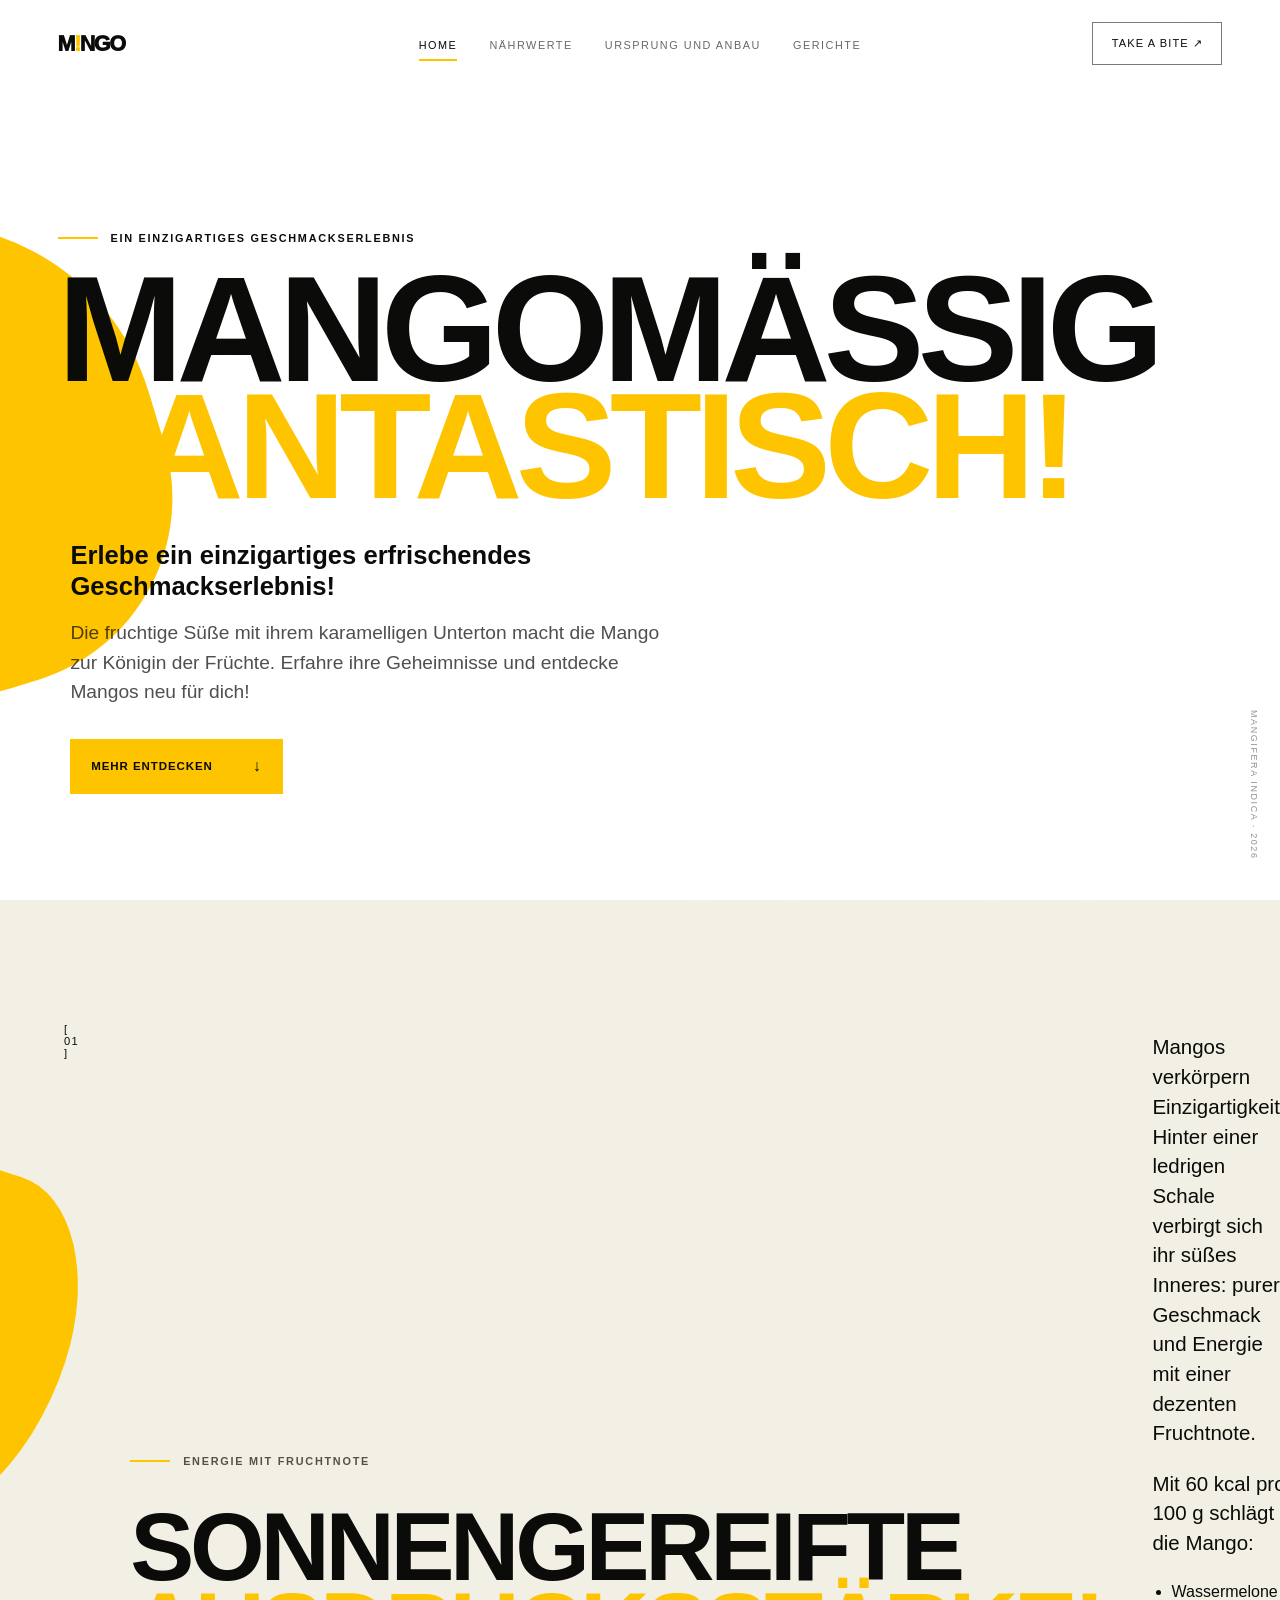
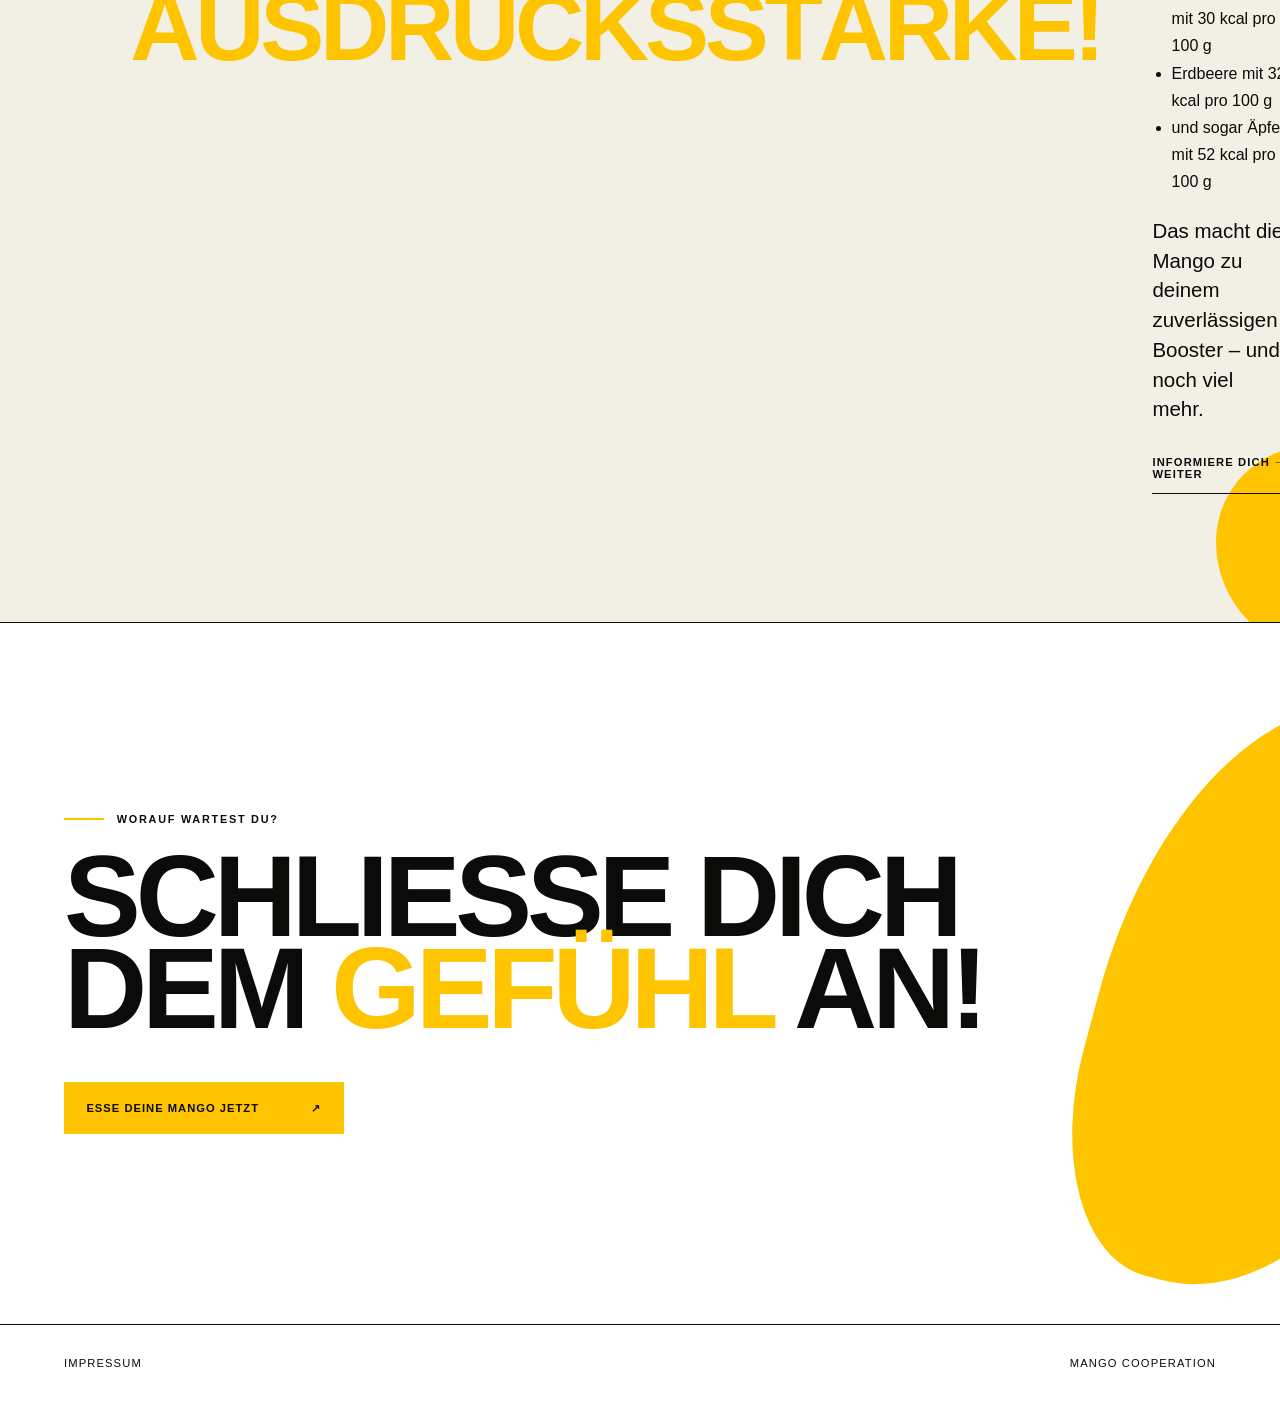
==== index.html @ fc7bf88c "Add files via upload" ====
<!DOCTYPE html>
<html lang="de">

<head>
    <meta charset="UTF-8">
    <meta name="viewport" content="width=device-width, initial-scale=1.0">
    <title>M!NGO – Mangomäßig fantastisch!</title>
    <meta
        name="description"
        content="Entdecke den einzigartigen Geschmack der Mango, ihre Energie und ihre Geheimnisse."
    >
    <meta property="og:image" content="assets/og.png">
    <link rel="stylesheet" href="styles.css">
</head>

<body>

    <main>

        <section class="hero">

            <nav class="site-nav" aria-label="Hauptnavigation">

                <a class="brand" href="index.html" aria-label="Mango Startseite">
                    M<span>!</span>NGO
                </a>

                <ul class="nav-links">
                    <li><a class="active" href="index.html">Home</a></li>
                    <li><a href="nutrition.html">Nährwerte</a></li>
                    <li><a href="ursprung.html">Ursprung und Anbau</a></li>
                    <li><a href="gerichte.html">Gerichte</a></li>
                </ul>

                <a class="nav-cta" href="bite.html">Take a bite ↗</a>

            </nav>

            <div class="hero-image" aria-hidden="true"></div>
            <div class="hero-glow" aria-hidden="true"></div>

            <div class="hero-content">

                <p class="eyebrow">
                    <span></span>
                    Ein einzigartiges Geschmackserlebnis
                </p>

                <h1>
                    Mangomäßig<br>
                    <em>fantastisch!</em>
                </h1>

                <h2>
                    Erlebe ein einzigartiges erfrischendes Geschmackserlebnis!
                </h2>

                <p class="hero-copy">
                    Die fruchtige Süße mit ihrem karamelligen Unterton macht die Mango zur Königin der Früchte.
                    Erfahre ihre Geheimnisse und entdecke Mangos neu für dich!
                </p>

                <a class="button-primary" href="#mango-article">
                    Mehr entdecken
                    <span>↓</span>
                </a>

            </div>

            <p class="vertical-label">MANGIFERA INDICA · 2026</p>

        </section>

        <article class="manifesto" id="mango-article">

            <p class="section-number">[ 01 ]</p>

            <div>

                <p class="eyebrow dark">
                    <span></span>
                    Energie mit Fruchtnote
                </p>

                <h2>
                    Sonnengereifte<br>
                    <em>Ausdrucksstärke!</em>
                </h2>

            </div>

            <div class="manifesto-copy">

                <p>
                    Mangos verkörpern Einzigartigkeit. Hinter einer ledrigen Schale verbirgt sich ihr süßes
                    Inneres: purer Geschmack und Energie mit einer dezenten Fruchtnote.
                </p>

                <p>Mit 60 kcal pro 100 g schlägt die Mango:</p>

                <ul class="fruit-comparison">
                    <li>Wassermelone mit 30 kcal pro 100 g</li>
                    <li>Erdbeere mit 32 kcal pro 100 g</li>
                    <li>und sogar Äpfel mit 52 kcal pro 100 g</li>
                </ul>

                <p>
                    Das macht die Mango zu deinem zuverlässigen Booster – und noch viel mehr.
                </p>

                <a href="nutrition.html">
                    Informiere dich weiter
                    <span>→</span>
                </a>

            </div>

        </article>

        <section class="home-bite-cta">

            <p class="eyebrow">
                <span></span>
                Worauf wartest du?
            </p>

            <h2>
                Schließe dich<br>
                dem <em>Gefühl</em> an!
            </h2>

            <a href="bite.html">
                Esse deine Mango jetzt
                <span>↗</span>
            </a>

        </section>

    </main>

    <footer class="site-footer">
        <a href="impressum.html">Impressum</a>
        <p>Mango Cooperation</p>
    </footer>

</body>

</html>
---- styles.css ----
:root {
  --ink: #0b0b09;
  --paper: #f2efe5;
  --mango: #ffc400;
  --acid: #d9ff43;
  --line: rgba(255, 255, 255, 0.22);
  --background: var(--paper);
  --foreground: var(--ink);
  --card: #f8f5eb;
  --card-foreground: var(--ink);
  --popover: #f8f5eb;
  --popover-foreground: var(--ink);
  --primary: var(--ink);
  --primary-foreground: #fff;
  --secondary: var(--mango);
  --secondary-foreground: var(--ink);
  --muted: #ddd8c8;
  --muted-foreground: #5e5b52;
  --accent: var(--acid);
  --accent-foreground: var(--ink);
  --destructive: #d83a20;
  --border: #bdb8a9;
  --input: #bdb8a9;
  --ring: var(--mango);
  --radius: 0.25rem;
}

* {
  box-sizing: border-box;
}

html {
  scroll-behavior: smooth;
}

body {
  margin: 0;
  background: var(--paper);
  color: var(--ink);
  font-family: Arial, Helvetica, sans-serif;
}

a {
  color: inherit;
  text-decoration: none;
}

.hero {
  position: relative;
  min-height: 100svh;
  overflow: hidden;
  isolation: isolate;
  background: #fff;
  color: var(--ink);
}

.hero-image {
  position: absolute;
  inset: 0;
  z-index: -3;
  background: url('assets/hero-mango.png') center/cover no-repeat;
  animation: heroReveal 1.2s cubic-bezier(.16, 1, .3, 1) both;
}

.hero::after {
  content: '';
  position: absolute;
  inset: 0;
  z-index: -2;
  background: linear-gradient(90deg, rgba(255, 255, 255, .96) 0%, rgba(255, 255, 255, .76) 48%, rgba(255, 255, 255, .12));
}

.hero-glow {
  position: absolute;
  z-index: -1;
  width: 30rem;
  height: 30rem;
  left: -20rem;
  top: 25%;
  border-radius: 48% 52% 42% 58%;
  background: var(--mango);
  transform: rotate(-17deg);
}

.site-nav {
  height: 88px;
  display: grid;
  grid-template-columns: 1fr auto 1fr;
  align-items: center;
  gap: 2rem;
  padding: 0 4.5vw;
  border-bottom: 1px solid var(--line);
  position: relative;
  z-index: 10;
}

.brand {
  font-size: 1.35rem;
  font-weight: 950;
  letter-spacing: -.07em;
}

.brand span {
  color: var(--mango);
}

.nav-links {
  display: flex;
  gap: clamp(1.1rem, 2.5vw, 3rem);
  margin: 0;
  padding: 0;
  list-style: none;
}

.nav-links a {
  font-size: .68rem;
  text-transform: uppercase;
  letter-spacing: .14em;
  padding: .5rem 0;
  color: rgba(11, 11, 9, .62);
}

.nav-links a:hover,
.nav-links a.active {
  color: var(--ink);
}

.nav-links a.active {
  border-bottom: 2px solid var(--mango);
}

.nav-cta {
  justify-self: end;
  font-size: .69rem;
  letter-spacing: .1em;
  text-transform: uppercase;
  border: 1px solid rgba(11, 11, 9, .55);
  padding: .85rem 1.15rem;
  transition: .25s ease;
}

.nav-cta:hover {
  background: var(--mango);
  color: var(--ink);
  border-color: var(--mango);
}

.page-dark .nav-links a,
.bite-page .nav-links a,
.origin-page .nav-links a,
.dishes-page .nav-links a {
  color: rgba(255, 255, 255, .66);
}

.page-dark .nav-links a:hover,
.page-dark .nav-links a.active,
.bite-page .nav-links a:hover,
.bite-page .nav-links a.active,
.origin-page .nav-links a:hover,
.origin-page .nav-links a.active,
.dishes-page .nav-links a:hover,
.dishes-page .nav-links a.active {
  color: #fff;
}

.page-dark .nav-cta,
.bite-page .nav-cta,
.origin-page .nav-cta,
.dishes-page .nav-cta {
  border-color: rgba(255, 255, 255, .55);
}

.hero-content {
  max-width: 780px;
  padding: clamp(7rem, 16vh, 11rem) 4.5vw 5rem;
}

.eyebrow {
  display: flex;
  align-items: center;
  gap: .8rem;
  margin: 0 0 1.6rem;
  font-size: .68rem;
  font-weight: 700;
  letter-spacing: .16em;
  text-transform: uppercase;
}

.eyebrow span {
  width: 2.5rem;
  height: 2px;
  background: var(--mango);
}

.hero h1,
.manifesto h2 {
  margin: 0;
  font-family: Impact, Haettenschweiler, 'Arial Narrow Bold', sans-serif;
  font-size: clamp(5rem, 11.8vw, 11rem);
  font-weight: 900;
  line-height: .78;
  letter-spacing: -.045em;
  text-transform: uppercase;
}

.hero h1 em,
.manifesto h2 em {
  color: var(--mango);
  font-style: normal;
}

.hero-content h2 {
  max-width: 39rem;
  margin: 2.2rem 0 0 1vw;
  font-size: clamp(1.25rem, 2vw, 1.8rem);
  line-height: 1.2;
}

.hero-copy {
  max-width: 38rem;
  margin: 1rem 0 0 1vw;
  font-size: clamp(1rem, 1.5vw, 1.2rem);
  line-height: 1.55;
  color: rgba(11, 11, 9, .72);
}

.hero-actions {
  display: flex;
  align-items: center;
  gap: 2.3rem;
  margin: 2rem 0 0 1vw;
}

.button-primary {
  display: inline-flex;
  align-items: center;
  gap: 2.5rem;
  padding: 1.15rem 1.3rem;
  background: var(--mango);
  color: var(--ink);
  text-transform: uppercase;
  font-size: .72rem;
  font-weight: 800;
  letter-spacing: .08em;
  transition: transform .2s ease, background .2s ease;
}

.button-primary:hover {
  background: var(--acid);
  transform: translateY(-3px);
}

.button-primary span {
  font-size: 1rem;
}

.hero-content>.button-primary {
  margin: 2rem 0 0 1vw;
}

.hero-actions p {
  margin: 0;
  color: rgba(11, 11, 9, .48);
  text-transform: uppercase;
  font-size: .58rem;
  line-height: 1.5;
  letter-spacing: .13em;
}

.vertical-label {
  position: absolute;
  right: 1.3rem;
  bottom: 2.5rem;
  margin: 0;
  color: rgba(11, 11, 9, .45);
  font-size: .56rem;
  letter-spacing: .18em;
  writing-mode: vertical-rl;
}

.manifesto {
  display: grid;
  grid-template-columns: .35fr 1.4fr .8fr;
  gap: 4vw;
  min-height: 80vh;
  align-items: center;
  padding: 7rem 5vw;
  position: relative;
  overflow: hidden;
}

.manifesto::before,
.manifesto::after {
  content: '';
  position: absolute;
  z-index: -1;
  background: var(--mango);
}

.manifesto::before {
  width: 14rem;
  height: 23rem;
  left: -10rem;
  top: 20%;
  border-radius: 45% 55% 70% 30%;
  transform: rotate(18deg);
}

.manifesto::after {
  width: 13rem;
  height: 13rem;
  right: -9rem;
  bottom: -2rem;
  border-radius: 60% 40% 30% 70%;
}

.section-number {
  align-self: start;
  font-size: .7rem;
  letter-spacing: .12em;
}

.eyebrow.dark {
  margin-bottom: 2.5rem;
  color: #555148;
}

.manifesto h2 {
  font-size: clamp(3.7rem, 7.5vw, 7.5rem);
  line-height: .83;
}

.manifesto-copy {
  align-self: end;
  padding-bottom: 1rem;
}

.manifesto-copy>p {
  font-size: clamp(1.1rem, 1.6vw, 1.45rem);
  line-height: 1.45;
}

.fruit-comparison {
  padding-left: 1.2rem;
  line-height: 1.7;
}

.manifesto-copy a {
  margin-top: 2rem;
  display: flex;
  justify-content: space-between;
  border-bottom: 1px solid var(--ink);
  padding: 0 0 .8rem;
  font-size: .7rem;
  font-weight: 800;
  letter-spacing: .1em;
  text-transform: uppercase;
}

@keyframes heroReveal {
  from {
    opacity: 0;
    transform: scale(1.06);
  }

  to {
    opacity: 1;
    transform: scale(1);
  }
}

@media (max-width: 850px) {
  .site-nav {
    grid-template-columns: 1fr auto;
    height: 74px;
  }

  .nav-links {
    display: none;
  }

  .hero-content {
    padding-top: 16vh;
  }

  .hero h1 {
    font-size: clamp(4.5rem, 20vw, 8rem);
  }

  .hero-image {
    background-position: 63% center;
    opacity: .78;
  }

  .manifesto {
    grid-template-columns: 1fr;
    gap: 2rem;
    min-height: auto;
  }

  .section-number {
    display: none;
  }

  .manifesto-copy {
    max-width: 34rem;
  }
}

@media (max-width: 520px) {
  .site-nav {
    padding-inline: 1.2rem;
  }

  .nav-cta {
    padding: .7rem .8rem;
    font-size: .58rem;
  }

  .hero-content {
    padding-inline: 1.2rem;
  }

  .hero h1 {
    font-size: 4.25rem;
  }

  .hero-copy,
  .hero-actions {
    margin-left: 0;
  }

  .hero-actions {
    align-items: flex-start;
    flex-direction: column;
    gap: 1.2rem;
  }

  .manifesto {
    padding: 5rem 1.2rem;
  }
}

/* Shared editorial pages */
.page-dark,
.bite-page {
  min-height: 100vh;
  background: var(--ink);
  color: #fff;
}

.page-hero {
  padding: clamp(5rem, 10vw, 9rem) 5vw 4rem;
}

.page-hero h1,
.origin-hero h1,
.bite-page header h1,
.home-bite-cta h2 {
  margin: 0;
  font: 900 clamp(4.4rem, 10vw, 9.5rem)/.8 Impact, Haettenschweiler, 'Arial Narrow Bold', sans-serif;
  letter-spacing: -.045em;
  text-transform: uppercase;
}

.page-hero h1 em,
.origin-hero h1 em,
.bite-page header h1 em,
.home-bite-cta h2 em {
  color: var(--mango);
  font-style: normal;
}

.page-hero>p:last-child {
  max-width: 34rem;
  font-size: 1.15rem;
  line-height: 1.5;
}

/* Nutrition */
.nutrition-hero {
  display: grid;
  grid-template-columns: 1.6fr .7fr;
  align-items: end;
  border-bottom: 1px solid rgba(255, 255, 255, .18);
}

.nutrition-hero .eyebrow {
  grid-column: 1 / -1;
}

.nutrition-hero h1 {
  font-size: clamp(4.4rem, 9vw, 9rem);
}

.nutrition-hero>p:last-child {
  padding-bottom: .5rem;
  color: rgba(255, 255, 255, .65);
}

.nutrient-grid {
  display: grid;
  grid-template-columns: repeat(3, 1fr);
}

.nutrient-card {
  position: relative;
  min-height: 25rem;
  padding: 2rem;
  border-right: 1px solid rgba(255, 255, 255, .16);
  border-bottom: 1px solid rgba(255, 255, 255, .16);
  overflow: hidden;
}

.nutrient-card:nth-child(even) {
  background: #151512;
}

.nutrient-card::after {
  content: '';
  position: absolute;
  width: 7rem;
  height: 7rem;
  right: -4rem;
  bottom: -3rem;
  border-radius: 41% 59% 70% 30%;
  background: var(--mango);
  transform: rotate(22deg);
}

.nutrient-id {
  color: rgba(255, 255, 255, .42);
  font-size: .62rem;
  letter-spacing: .14em;
  text-transform: uppercase;
}

.nutrient-value {
  margin: 4rem 0 2rem;
  font: 900 clamp(4rem, 7vw, 7.5rem)/.8 Impact, sans-serif;
  color: var(--mango);
}

.nutrient-value small {
  margin-left: .45rem;
  font: 700 1rem/1 Arial, sans-serif;
  color: #fff;
  text-transform: uppercase;
}

.nutrient-card h2 {
  margin: 0 0 .7rem;
  font-size: 1.25rem;
  text-transform: uppercase;
}

.nutrient-card>p:last-of-type {
  max-width: 22rem;
  color: rgba(255, 255, 255, .6);
  line-height: 1.5;
}

.nutrition-note {
  margin: 0;
  padding: 2rem 5vw 4rem;
  color: rgba(255, 255, 255, .38);
  font-size: .7rem;
}

/* Origin */
.origin-page {
  color: #fff;
  background: #07120b url('assets/mangoTree.png') center top/cover fixed no-repeat;
}

.origin-page::before {
  content: '';
  position: fixed;
  inset: 0;
  z-index: 0;
  background: rgba(2, 10, 5, .66);
  pointer-events: none;
}

.origin-page>* {
  position: relative;
  z-index: 1;
}

.origin-hero {
  min-height: 78vh;
  display: grid;
  grid-template-columns: 1.35fr .65fr;
  align-items: end;
  gap: 5vw;
  padding: 7rem 5vw 5rem;
}

.origin-hero>p {
  max-width: 31rem;
  padding-bottom: 1rem;
  color: rgba(255, 255, 255, .72);
  font-size: 1.15rem;
  line-height: 1.55;
}

.tree-story {
  display: grid;
  grid-template-columns: 1fr 1fr;
  background: var(--paper);
  color: var(--ink);
  padding: 7vw;
  gap: 7vw;
  align-items: center;
}

.tree-story figure {
  margin: 0;
}

.tree-story img {
  width: 100%;
  max-height: 850px;
  object-fit: cover;
  box-shadow: 2rem 2rem 0 var(--mango);
}

.tree-story figcaption {
  margin-top: 3rem;
  font-size: .65rem;
  text-transform: uppercase;
  letter-spacing: .12em;
}

.tree-copy h2 {
  margin: 1rem 0 2rem;
  font: 900 clamp(4rem, 8vw, 8rem)/.8 Impact, sans-serif;
  text-transform: uppercase;
  letter-spacing: -.04em;
}

.tree-copy>p {
  font-size: 1.1rem;
  line-height: 1.65;
}

.conditions {
  display: grid;
  grid-template-columns: 1fr 1fr;
  gap: 1rem;
  margin-top: 3rem;
  border-top: 1px solid var(--ink);
  padding-top: 1.5rem;
}

.conditions span {
  font: 900 1.7rem/1 Impact, sans-serif;
  text-transform: uppercase;
}

.conditions small {
  font: 400 .62rem/1.2 Arial, sans-serif;
  color: #6b665d;
  letter-spacing: .08em;
}

.timeline {
  background: var(--mango);
  color: var(--ink);
  padding: 6rem 5vw;
}

.timeline article {
  display: grid;
  grid-template-columns: .5fr .9fr 1.2fr;
  gap: 2rem;
  padding: 2rem 0;
  border-top: 1px solid rgba(0, 0, 0, .45);
}

.timeline article>p {
  margin: 0;
  font-size: .68rem;
  letter-spacing: .1em;
  text-transform: uppercase;
}

.timeline h3 {
  margin: 0;
  font-size: 1.6rem;
  text-transform: uppercase;
}

.timeline article>span {
  max-width: 36rem;
  line-height: 1.5;
}

/* Dishes */
.dishes-page {
  min-height: 100vh;
  background: var(--paper);
}

.dishes-page .site-nav {
  background: var(--ink);
  color: #fff;
}

.dishes-hero {
  display: grid;
  grid-template-columns: 1.5fr .55fr;
  align-items: end;
  border-bottom: 1px solid var(--ink);
}

.dishes-hero .eyebrow {
  grid-column: 1/-1;
}

.dishes-hero h1 {
  font-size: clamp(4.4rem, 9vw, 9rem);
}

.dishes-hero>p:last-child {
  padding-bottom: 1rem;
}

.dish {
  display: grid;
  grid-template-columns: .2fr 1fr 1fr .25fr;
  gap: 2rem;
  align-items: center;
  min-height: 10rem;
  padding: 1.6rem 5vw;
  border-bottom: 1px solid var(--ink);
  transition: background .25s, padding .25s;
}

.dish:hover {
  background: var(--mango);
  padding-left: 6vw;
}

.dish-id,
.dish-kicker,
.dish-time {
  font-size: .65rem;
  letter-spacing: .1em;
  text-transform: uppercase;
}

.dish-kicker {
  margin: 0 0 .45rem;
  color: #69645b;
}

.dish h2 {
  margin: 0;
  font: 900 clamp(2rem, 4vw, 4rem)/.9 Impact, sans-serif;
  text-transform: uppercase;
  letter-spacing: -.02em;
}

.ingredients {
  max-width: 27rem;
  line-height: 1.45;
}

.dish-time {
  justify-self: end;
  font-weight: 800;
}

/* Bite experience */
.bite-page {
  position: relative;
  overflow-x: hidden;
  overflow-y: auto;
}

.bite-page main {
  min-height: 100svh;
  display: grid;
  grid-template-columns: minmax(320px, .72fr) minmax(0, 1.28fr);
  grid-template-rows: auto 1fr;
}

.bite-page .site-nav {
  grid-column: 1 / -1;
}

.bite-page header {
  grid-column: 1;
  grid-row: 2;
  align-self: center;
  padding: 3rem 2vw 3rem 5vw;
}

.bite-page header h1 {
  font-size: clamp(4rem, 6.5vw, 7rem);
}

.bite-page header>p:last-child {
  max-width: 34rem;
  color: rgba(255, 255, 255, .6);
  line-height: 1.5;
}

.bite-stage {
  grid-column: 2;
  grid-row: 2;
  display: grid;
  grid-template-columns: 1fr;
  align-content: center;
  gap: 1.5rem;
  min-height: 0;
  padding: 3rem 5vw 3rem 2vw;
}

.bite-target {
  position: relative;
  padding: 0;
  border: 0;
  background: transparent;
  cursor: pointer;
}

.bite-target:focus-visible {
  outline: 3px solid var(--acid);
  outline-offset: 8px;
}

.bite-target:disabled {
  cursor: default;
}

.bite-target img {
  display: block;
  width: 100%;
  max-height: 48vh;
  object-fit: cover;
  object-position: 70% center;
  transition: clip-path .5s cubic-bezier(.16, 1, .3, 1), opacity .4s;
}

.click-orbit {
  position: absolute;
  right: -1.5rem;
  top: -1.5rem;
  display: grid;
  place-items: center;
  width: 6rem;
  height: 6rem;
  border-radius: 50%;
  background: var(--acid);
  color: var(--ink);
  font-size: .62rem;
  font-weight: 900;
  line-height: 1.15;
  letter-spacing: .08em;
  animation: orbit 3s ease-in-out infinite;
}

.bite-status {
  border-top: 1px solid rgba(255, 255, 255, .4);
  padding-top: 1.3rem;
}

.bite-status>p {
  color: var(--mango);
  font-size: .65rem;
  letter-spacing: .14em;
}

.bite-status h2 {
  font: 900 clamp(2rem, 4vw, 4rem)/.95 Impact, sans-serif;
  text-transform: uppercase;
}

.bite-status button {
  border: 1px solid #fff;
  background: transparent;
  color: #fff;
  padding: .9rem 1.2rem;
  text-transform: uppercase;
  letter-spacing: .08em;
  cursor: pointer;
}

@keyframes orbit {
  50% {
    transform: translateY(-8px) rotate(4deg);
  }
}

/* Home final CTA */
.home-bite-cta {
  min-height: 78vh;
  padding: 7rem 5vw;
  display: grid;
  align-content: center;
  background: #fff;
  color: var(--ink);
  border-top: 1px solid var(--ink);
  position: relative;
  overflow: hidden;
}

.home-bite-cta::after {
  content: '';
  position: absolute;
  width: 22rem;
  height: 38rem;
  right: -11rem;
  top: 10%;
  border-radius: 60% 40% 65% 35%;
  background: var(--mango);
  transform: rotate(15deg);
}

.home-bite-cta h2 {
  font-size: clamp(4rem, 9vw, 9rem);
}

.home-bite-cta>a {
  margin-top: 3rem;
  width: fit-content;
  padding: 1.2rem 1.4rem;
  background: var(--mango);
  color: var(--ink);
  font-size: .7rem;
  font-weight: 800;
  letter-spacing: .09em;
  text-transform: uppercase;
}

.home-bite-cta>a span {
  margin-left: 3rem;
}

.site-footer {
  display: flex;
  justify-content: space-between;
  align-items: center;
  gap: 2rem;
  padding: 2rem 5vw;
  background: #fff;
  border-top: 1px solid var(--ink);
  font-size: .7rem;
  letter-spacing: .1em;
  text-transform: uppercase;
}

.site-footer p {
  margin: 0;
}

@media (max-width: 850px) {

  .nutrition-hero,
  .dishes-hero,
  .origin-hero,
  .tree-story,
  .bite-stage {
    grid-template-columns: 1fr;
  }

  .nutrient-grid {
    grid-template-columns: 1fr 1fr;
  }

  .origin-hero {
    min-height: 70vh;
  }

  .tree-story {
    padding: 5rem 1.2rem;
  }

  .tree-story img {
    box-shadow: 1rem 1rem 0 var(--mango);
  }

  .dish {
    grid-template-columns: .15fr 1fr .25fr;
  }

  .ingredients {
    grid-column: 2/3;
    margin-top: -1rem;
  }

  .dish-time {
    grid-column: 3;
    grid-row: 1;
  }

  .bite-page main {
    display: block;
    min-height: 100svh;
  }

  .bite-page header {
    padding: 3.5rem 1.2rem 1.5rem;
  }

  .bite-page header h1 {
    font-size: clamp(4rem, 18vw, 7rem);
  }

  .bite-stage {
    padding: 1rem 1.2rem 4rem;
  }

  .bite-target img {
    max-height: none;
  }
}

@media (max-width: 520px) {

  .page-hero,
  .origin-hero,
  .bite-page header {
    padding-inline: 1.2rem;
  }

  .nutrient-grid {
    grid-template-columns: 1fr;
  }

  .nutrient-card {
    min-height: 21rem;
  }

  .timeline {
    padding-inline: 1.2rem;
  }

  .timeline article {
    grid-template-columns: 1fr;
    gap: .7rem;
  }

  .dish {
    grid-template-columns: .15fr 1fr;
    padding-inline: 1.2rem;
  }

  .dish-time {
    display: none;
  }

  .ingredients {
    grid-column: 2;
  }

  .bite-stage {
    padding-inline: 1.2rem;
  }

  .click-orbit {
    right: -.5rem;
  }

  .home-bite-cta {
    padding-inline: 1.2rem;
  }
}

/* Light nutrition page */
.nutrition-page {
  min-height: 100vh;
  background: #fff;
  color: var(--ink);
}

.nutrition-page .site-nav {
  border-bottom-color: rgba(11, 11, 9, .2);
}

.nutrition-page .nutrition-hero {
  border-bottom-color: var(--ink);
}

.nutrition-page .nutrition-hero>p:last-child {
  color: rgba(11, 11, 9, .65);
}

.nutrition-page .nutrient-card {
  border-right-color: rgba(11, 11, 9, .18);
  border-bottom-color: rgba(11, 11, 9, .18);
}

.nutrition-page .nutrient-card:nth-child(even) {
  background: var(--paper);
}

.nutrition-page .nutrient-id,
.nutrition-page .nutrient-card>p:last-of-type,
.nutrition-page .nutrition-note {
  color: rgba(11, 11, 9, .58);
}

.nutrition-page .nutrient-value small {
  color: var(--ink);
}

/* Light bite experience */
.bite-page {
  min-height: 100vh;
  overflow-x: hidden;
  overflow-y: auto;
  background: #fff;
  color: var(--ink);
}

.bite-page main {
  position: relative;
  min-height: 100svh;
  display: grid;
  grid-template-columns: minmax(15rem, 1fr) minmax(22rem, 1.2fr) minmax(15rem, 1fr);
  grid-template-rows: auto 1fr;
}

.bite-page .site-nav {
  grid-column: 1 / -1;
  grid-row: 1;
  border-bottom-color: rgba(11, 11, 9, .2);
}

.bite-page .nav-links a {
  color: rgba(11, 11, 9, .62);
}

.bite-page .nav-links a:hover,
.bite-page .nav-links a.active {
  color: var(--ink);
}

.bite-page .nav-cta {
  border-color: rgba(11, 11, 9, .55);
}

.bite-intro {
  grid-column: 1;
  grid-row: 2;
  align-self: center;
  padding: 3rem 2vw 3rem 5vw;
}

.bite-page .bite-intro h1 {
  margin: 0;
  font: 900 clamp(4rem, 6.5vw, 7rem)/.8 Impact, Haettenschweiler, 'Arial Narrow Bold', sans-serif;
  letter-spacing: -.045em;
  text-transform: uppercase;
}

.bite-page .bite-intro h1 em {
  color: var(--mango);
  font-style: normal;
}

.bite-page .bite-intro>p:last-child {
  max-width: 26rem;
  color: var(--ink);
  line-height: 1.5;
}

.bite-stage {
  grid-column: 2;
  grid-row: 2;
  display: grid;
  place-items: center;
  min-width: 0;
  padding: 2rem;
}

.bite-target {
  position: relative;
  width: min(100%, 32rem);
  padding: 0;
  border: 0;
  background: transparent;
  cursor: pointer;
}

.bite-target:focus-visible {
  outline: 3px solid var(--mango);
  outline-offset: 8px;
}

.bite-target:disabled {
  cursor: default;
}

.mango-frame {
  position: relative;
  display: block;
  width: 100%;
  aspect-ratio: 2 / 3;
  overflow: hidden;
}

.bite-target img {
  display: block;
  width: 100%;
  height: 100%;
  object-fit: contain;
}

.bite-marks,
.bite-mark {
  position: absolute;
  inset: 0;
  display: block;
  pointer-events: none;
}

.bite-mark {
  inset: auto;
  width: 3.7rem;
  height: 3.7rem;
  border-radius: 50%;
  background: #fff;
  opacity: 0;
  transform: scale(.2);
  transition: opacity .18s ease, transform .42s cubic-bezier(.16, 1, .3, 1);
}

.bite-mark::before,
.bite-mark::after {
  content: '';
  position: absolute;
  border-radius: 50%;
  background: #fff;
}

.bite-mark::before {
  width: 92%;
  height: 92%;
  left: -48%;
  top: 45%;
}

.bite-mark::after {
  width: 78%;
  height: 78%;
  left: 20%;
  top: 74%;
}

.bite-mark.visible {
  opacity: 1;
  transform: scale(1);
}

.bite-mark-one {
  right: 14%;
  top: 23%;
}

.bite-mark-two {
  left: 15%;
  top: 39%;
  transform-origin: left center;
}

.bite-mark-three {
  right: 11%;
  top: 50%;
  width: 4.4rem;
  height: 4.4rem;
}

.bite-mark-four {
  left: 18%;
  top: 65%;
  width: 4.8rem;
  height: 4.8rem;
}

.bite-mark-five {
  right: 25%;
  top: 71%;
  width: 5.4rem;
  height: 5.4rem;
}

.click-orbit {
  position: absolute;
  right: -1rem;
  top: 12%;
  display: grid;
  place-items: center;
  width: 6rem;
  height: 6rem;
  border-radius: 50%;
  background: var(--acid);
  color: var(--ink);
  font-size: .62rem;
  font-weight: 900;
  line-height: 1.15;
  letter-spacing: .08em;
  animation: orbit 3s ease-in-out infinite;
}

.bite-status {
  grid-column: 3;
  grid-row: 2;
  align-self: end;
  margin: 0 5vw 4rem 2vw;
  border-top: 1px solid rgba(11, 11, 9, .4);
  padding-top: 1.3rem;
}

.bite-status>p {
  color: #b78300;
  font-size: .65rem;
  letter-spacing: .14em;
}

.bite-status h2 {
  font: 900 clamp(1.8rem, 3vw, 3.3rem)/.95 Impact, sans-serif;
  text-transform: uppercase;
}

.bite-status button {
  border: 1px solid var(--ink);
  background: transparent;
  color: var(--ink);
  padding: .9rem 1.2rem;
  text-transform: uppercase;
  letter-spacing: .08em;
  cursor: pointer;
}

@media (max-width: 980px) {
  .bite-page main {
    grid-template-columns: 1fr 1.2fr;
    grid-template-rows: auto auto auto;
  }

  .bite-intro {
    grid-column: 1;
    grid-row: 2;
  }

  .bite-stage {
    grid-column: 2;
    grid-row: 2 / 4;
  }

  .bite-status {
    grid-column: 1;
    grid-row: 3;
    align-self: start;
    margin: 0 2vw 3rem 5vw;
  }
}

@media (max-width: 700px) {
  .bite-page main {
    display: block;
  }

  .bite-intro {
    padding: 3.5rem 1.2rem 1rem;
  }

  .bite-stage {
    padding: 1rem 2rem;
  }

  .bite-target {
    width: min(100%, 25rem);
  }

  .bite-status {
    margin: 1rem 1.2rem 3rem;
  }

  .click-orbit {
    right: -1rem;
  }
}

/* Bite refinement: horizontal fruit and advancing zigzag */
.nav-cta {
  background: #fff;
  color: var(--ink);
}

.nav-cta:hover {
  background: var(--mango);
  border-color: var(--mango);
}

.bite-target {
  width: min(115%, 44rem);
}

.mango-frame {
  aspect-ratio: 3 / 2;
}

.bite-target img {
  position: absolute;
  left: 16.666%;
  top: 0;
  width: 66.666%;
  height: 100%;
  object-fit: contain;
  transform: rotate(90deg) scale(1.42);
}

.bite-mark {
  display: none;
}

.bite-marks::before {
  content: '';
  position: absolute;
  z-index: 2;
  top: 0;
  right: -1px;
  width: 0;
  height: 100%;
  background: #fff;
  clip-path: polygon(100% 0,
      22% 0,
      0 10%,
      27% 21%,
      0 32%,
      27% 43%,
      0 54%,
      27% 65%,
      0 76%,
      27% 88%,
      0 100%,
      100% 100%);
  transition: width .55s cubic-bezier(.16, 1, .3, 1);
}

.bite-target[data-stage="1"] .bite-marks::before {
  width: 24%;
}

.bite-target[data-stage="2"] .bite-marks::before {
  width: 40%;
}

.bite-target[data-stage="3"] .bite-marks::before {
  width: 57%;
}

.bite-target[data-stage="4"] .bite-marks::before {
  width: 75%;
}

.bite-target[data-stage="5"] .bite-marks::before {
  width: 100%;
  clip-path: none;
}

.click-orbit {
  right: 1%;
  top: 5%;
  z-index: 5;
}

.click-orbit[hidden],
.bite-status button[hidden] {
  display: none !important;
}

@media (max-width: 700px) {
  .bite-target {
    width: min(110%, 32rem);
  }
}
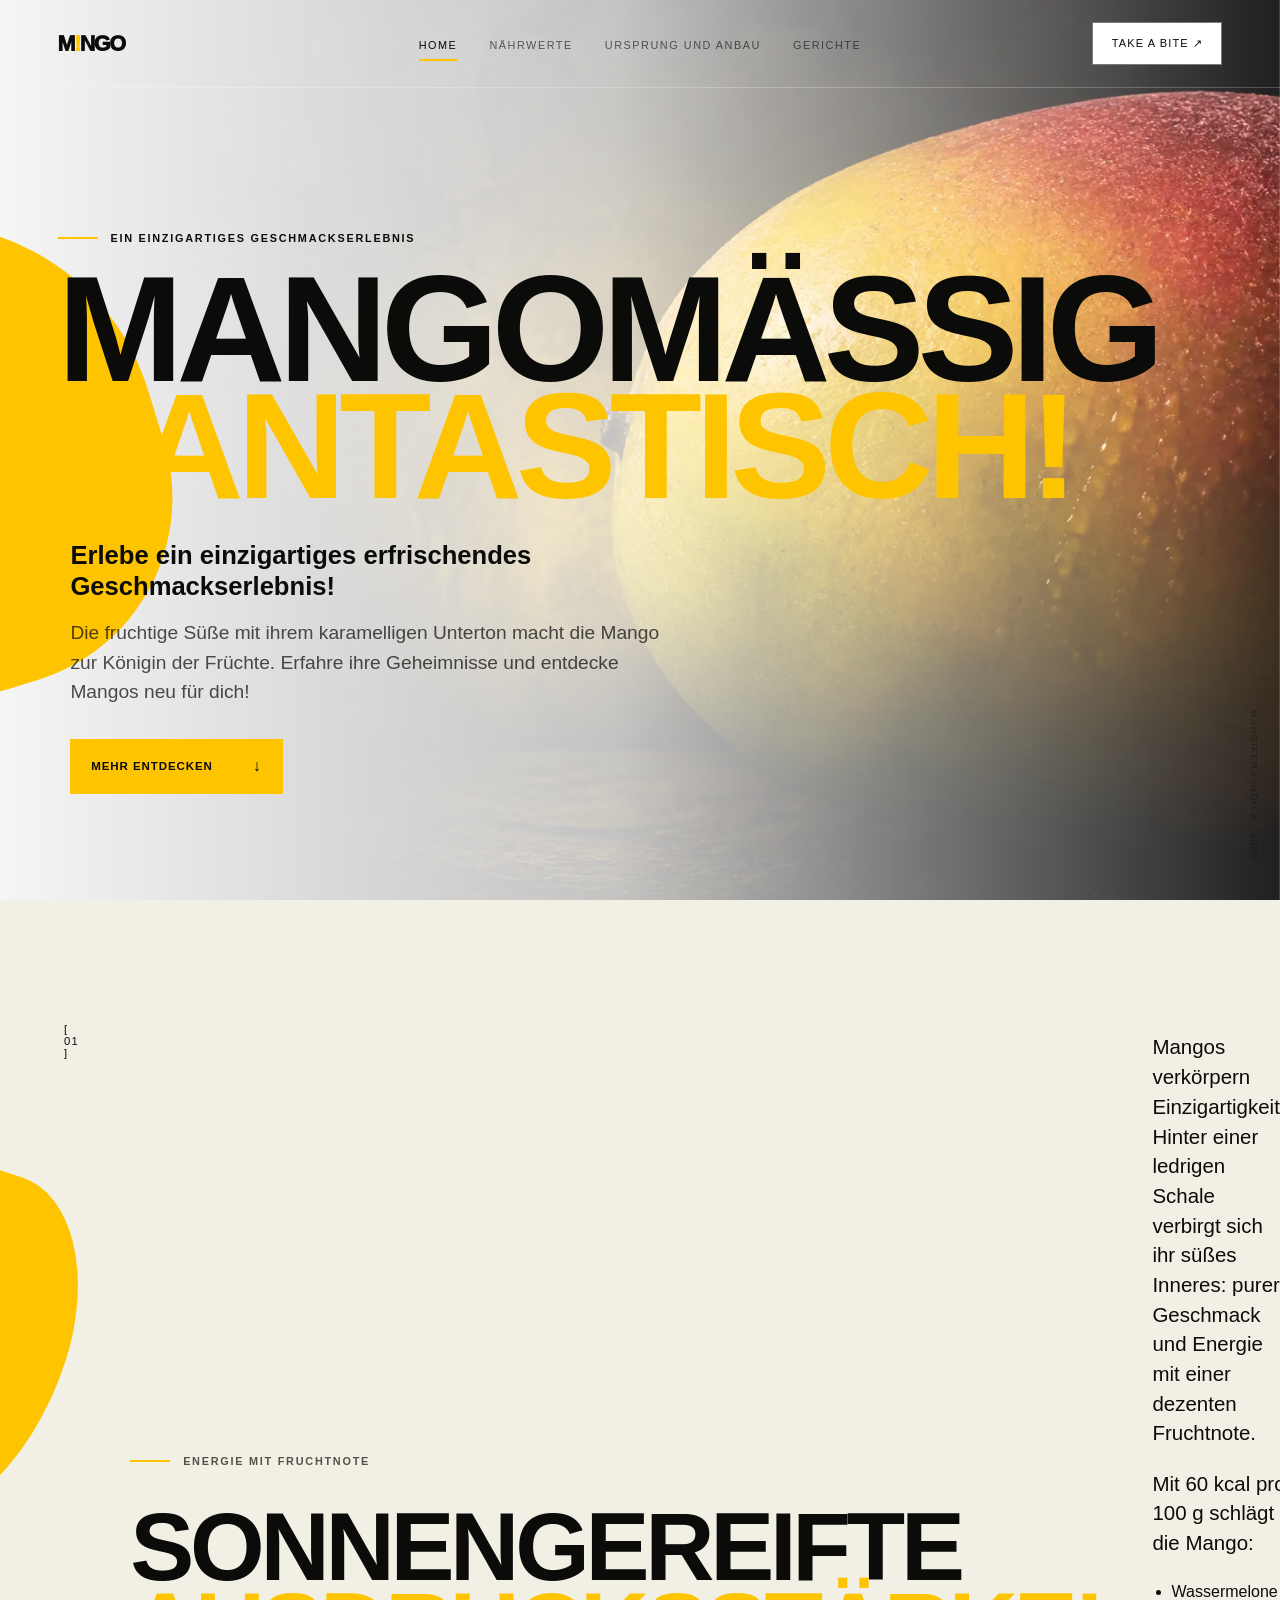
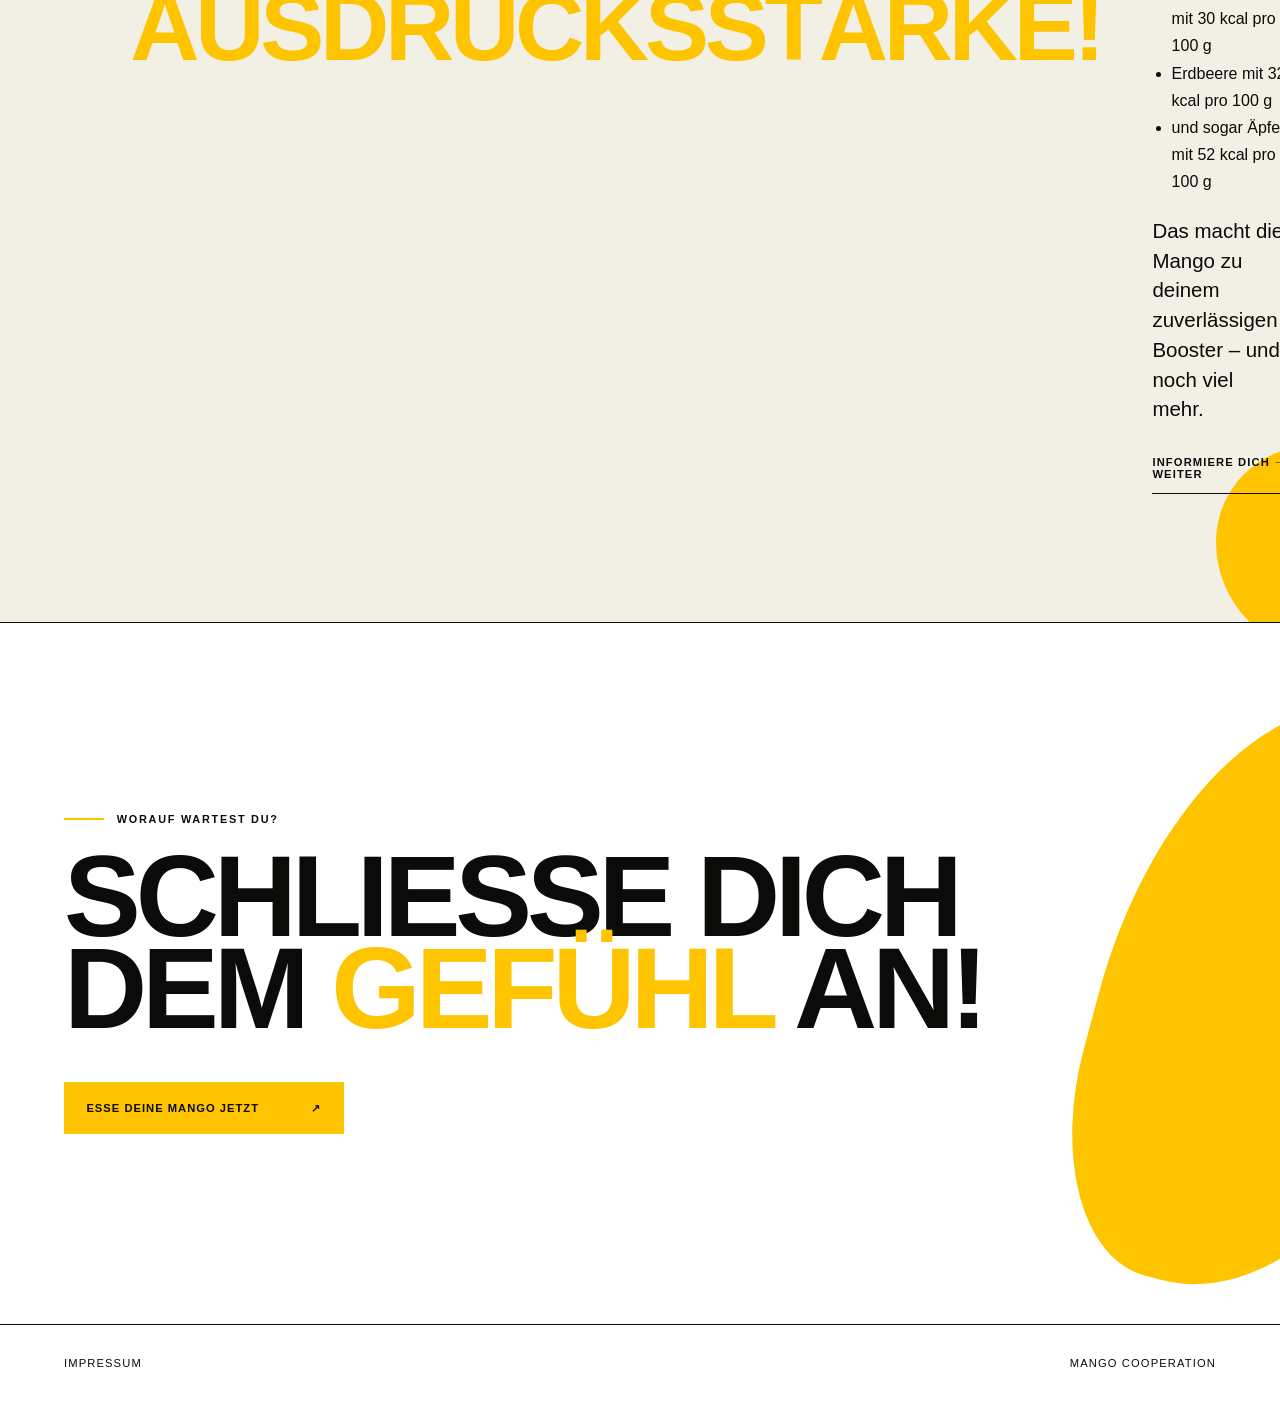
==== commit 279b16f2: "changedImgs" ====
--- a/index.html
+++ b/index.html
@@ -9,7 +9,7 @@
         name="description"
         content="Entdecke den einzigartigen Geschmack der Mango, ihre Energie und ihre Geheimnisse."
     >
-    <meta property="og:image" content="assets/og.png">
+    <meta property="og:image" content="assets/og.webp">
     <link rel="stylesheet" href="styles.css">
 </head>
 
--- a/styles.css
+++ b/styles.css
@@ -1,157 +1,32 @@
 :root {
-  --ink: #0b0b09;
-  --paper: #f2efe5;
-  --mango: #ffc400;
-  --acid: #d9ff43;
-  --line: rgba(255, 255, 255, 0.22);
-  --background: var(--paper);
-  --foreground: var(--ink);
-  --card: #f8f5eb;
-  --card-foreground: var(--ink);
-  --popover: #f8f5eb;
-  --popover-foreground: var(--ink);
-  --primary: var(--ink);
-  --primary-foreground: #fff;
-  --secondary: var(--mango);
-  --secondary-foreground: var(--ink);
-  --muted: #ddd8c8;
-  --muted-foreground: #5e5b52;
-  --accent: var(--acid);
-  --accent-foreground: var(--ink);
-  --destructive: #d83a20;
-  --border: #bdb8a9;
-  --input: #bdb8a9;
-  --ring: var(--mango);
-  --radius: 0.25rem;
-}
-
-* {
-  box-sizing: border-box;
-}
-
-html {
-  scroll-behavior: smooth;
-}
-
-body {
-  margin: 0;
-  background: var(--paper);
-  color: var(--ink);
-  font-family: Arial, Helvetica, sans-serif;
-}
-
-a {
-  color: inherit;
-  text-decoration: none;
-}
-
-.hero {
-  position: relative;
-  min-height: 100svh;
-  overflow: hidden;
-  isolation: isolate;
-  background: #fff;
-  color: var(--ink);
-}
-
-.hero-image {
-  position: absolute;
-  inset: 0;
-  z-index: -3;
-  background: url('assets/hero-mango.png') center/cover no-repeat;
-  animation: heroReveal 1.2s cubic-bezier(.16, 1, .3, 1) both;
-}
-
-.hero::after {
-  content: '';
-  position: absolute;
-  inset: 0;
-  z-index: -2;
-  background: linear-gradient(90deg, rgba(255, 255, 255, .96) 0%, rgba(255, 255, 255, .76) 48%, rgba(255, 255, 255, .12));
-}
-
-.hero-glow {
-  position: absolute;
-  z-index: -1;
-  width: 30rem;
-  height: 30rem;
-  left: -20rem;
-  top: 25%;
-  border-radius: 48% 52% 42% 58%;
-  background: var(--mango);
-  transform: rotate(-17deg);
-}
-
-.site-nav {
-  height: 88px;
-  display: grid;
-  grid-template-columns: 1fr auto 1fr;
-  align-items: center;
-  gap: 2rem;
-  padding: 0 4.5vw;
-  border-bottom: 1px solid var(--line);
-  position: relative;
-  z-index: 10;
-}
-
-.brand {
-  font-size: 1.35rem;
-  font-weight: 950;
-  letter-spacing: -.07em;
-}
-
-.brand span {
-  color: var(--mango);
-}
-
-.nav-links {
-  display: flex;
-  gap: clamp(1.1rem, 2.5vw, 3rem);
-  margin: 0;
-  padding: 0;
-  list-style: none;
-}
-
-.nav-links a {
-  font-size: .68rem;
-  text-transform: uppercase;
-  letter-spacing: .14em;
-  padding: .5rem 0;
-  color: rgba(11, 11, 9, .62);
-}
-
-.nav-links a:hover,
-.nav-links a.active {
-  color: var(--ink);
-}
-
-.nav-links a.active {
-  border-bottom: 2px solid var(--mango);
-}
-
-.nav-cta {
-  justify-self: end;
-  font-size: .69rem;
-  letter-spacing: .1em;
-  text-transform: uppercase;
-  border: 1px solid rgba(11, 11, 9, .55);
-  padding: .85rem 1.15rem;
-  transition: .25s ease;
-}
-
-.nav-cta:hover {
-  background: var(--mango);
-  color: var(--ink);
-  border-color: var(--mango);
-}
-
+  --ink: #0b0b09; --paper: #f2efe5; --mango: #ffc400; --acid: #d9ff43; --line: rgba(255, 255, 255, 0.22);
+  --background: var(--paper); --foreground: var(--ink); --card: #f8f5eb; --card-foreground: var(--ink);
+  --popover: #f8f5eb; --popover-foreground: var(--ink); --primary: var(--ink); --primary-foreground: #fff;
+  --secondary: var(--mango); --secondary-foreground: var(--ink); --muted: #ddd8c8; --muted-foreground: #5e5b52;
+  --accent: var(--acid); --accent-foreground: var(--ink); --destructive: #d83a20; --border: #bdb8a9;
+  --input: #bdb8a9; --ring: var(--mango); --radius: 0.25rem;
+}
+* { box-sizing: border-box; }
+html { scroll-behavior: smooth; }
+body { margin: 0; background: var(--paper); color: var(--ink); font-family: Arial, Helvetica, sans-serif; }
+a { color: inherit; text-decoration: none; }
+.hero { position: relative; min-height: 100svh; overflow: hidden; isolation: isolate; background: #fff; color: var(--ink); }
+.hero-image { position: absolute; inset: 0; z-index: -3; background: url('assets/hero-mango.webp') center/cover no-repeat; animation: heroReveal 1.2s cubic-bezier(.16,1,.3,1) both; }
+.hero::after { content: ''; position: absolute; inset: 0; z-index: -2; background: linear-gradient(90deg, rgba(255,255,255,.96) 0%, rgba(255,255,255,.76) 48%, rgba(255,255,255,.12)); }
+.hero-glow { position: absolute; z-index: -1; width: 30rem; height: 30rem; left: -20rem; top: 25%; border-radius: 48% 52% 42% 58%; background: var(--mango); transform: rotate(-17deg); }
+.site-nav { height: 88px; display: grid; grid-template-columns: 1fr auto 1fr; align-items: center; gap: 2rem; padding: 0 4.5vw; border-bottom: 1px solid var(--line); position: relative; z-index: 10; }
+.brand { font-size: 1.35rem; font-weight: 950; letter-spacing: -.07em; }
+.brand span { color: var(--mango); }
+.nav-links { display: flex; gap: clamp(1.1rem, 2.5vw, 3rem); margin: 0; padding: 0; list-style: none; }
+.nav-links a { font-size: .68rem; text-transform: uppercase; letter-spacing: .14em; padding: .5rem 0; color: rgba(11,11,9,.62); }
+.nav-links a:hover, .nav-links a.active { color: var(--ink); }
+.nav-links a.active { border-bottom: 2px solid var(--mango); }
+.nav-cta { justify-self: end; font-size: .69rem; letter-spacing: .1em; text-transform: uppercase; border: 1px solid rgba(11,11,9,.55); padding: .85rem 1.15rem; transition: .25s ease; }
+.nav-cta:hover { background: var(--mango); color: var(--ink); border-color: var(--mango); }
 .page-dark .nav-links a,
 .bite-page .nav-links a,
 .origin-page .nav-links a,
-.dishes-page .nav-links a {
-  color: rgba(255, 255, 255, .66);
-}
-
+.dishes-page .nav-links a { color: rgba(255,255,255,.66); }
 .page-dark .nav-links a:hover,
 .page-dark .nav-links a.active,
 .bite-page .nav-links a:hover,
@@ -159,914 +34,164 @@
 .origin-page .nav-links a:hover,
 .origin-page .nav-links a.active,
 .dishes-page .nav-links a:hover,
-.dishes-page .nav-links a.active {
-  color: #fff;
-}
-
+.dishes-page .nav-links a.active { color: #fff; }
 .page-dark .nav-cta,
 .bite-page .nav-cta,
 .origin-page .nav-cta,
-.dishes-page .nav-cta {
-  border-color: rgba(255, 255, 255, .55);
-}
-
-.hero-content {
-  max-width: 780px;
-  padding: clamp(7rem, 16vh, 11rem) 4.5vw 5rem;
-}
-
-.eyebrow {
-  display: flex;
-  align-items: center;
-  gap: .8rem;
-  margin: 0 0 1.6rem;
-  font-size: .68rem;
-  font-weight: 700;
-  letter-spacing: .16em;
-  text-transform: uppercase;
-}
-
-.eyebrow span {
-  width: 2.5rem;
-  height: 2px;
-  background: var(--mango);
-}
-
-.hero h1,
-.manifesto h2 {
-  margin: 0;
-  font-family: Impact, Haettenschweiler, 'Arial Narrow Bold', sans-serif;
-  font-size: clamp(5rem, 11.8vw, 11rem);
-  font-weight: 900;
-  line-height: .78;
-  letter-spacing: -.045em;
-  text-transform: uppercase;
-}
-
-.hero h1 em,
-.manifesto h2 em {
-  color: var(--mango);
-  font-style: normal;
-}
-
-.hero-content h2 {
-  max-width: 39rem;
-  margin: 2.2rem 0 0 1vw;
-  font-size: clamp(1.25rem, 2vw, 1.8rem);
-  line-height: 1.2;
-}
-
-.hero-copy {
-  max-width: 38rem;
-  margin: 1rem 0 0 1vw;
-  font-size: clamp(1rem, 1.5vw, 1.2rem);
-  line-height: 1.55;
-  color: rgba(11, 11, 9, .72);
-}
-
-.hero-actions {
-  display: flex;
-  align-items: center;
-  gap: 2.3rem;
-  margin: 2rem 0 0 1vw;
-}
-
-.button-primary {
-  display: inline-flex;
-  align-items: center;
-  gap: 2.5rem;
-  padding: 1.15rem 1.3rem;
-  background: var(--mango);
-  color: var(--ink);
-  text-transform: uppercase;
-  font-size: .72rem;
-  font-weight: 800;
-  letter-spacing: .08em;
-  transition: transform .2s ease, background .2s ease;
-}
-
-.button-primary:hover {
-  background: var(--acid);
-  transform: translateY(-3px);
-}
-
-.button-primary span {
-  font-size: 1rem;
-}
-
-.hero-content>.button-primary {
-  margin: 2rem 0 0 1vw;
-}
-
-.hero-actions p {
-  margin: 0;
-  color: rgba(11, 11, 9, .48);
-  text-transform: uppercase;
-  font-size: .58rem;
-  line-height: 1.5;
-  letter-spacing: .13em;
-}
-
-.vertical-label {
-  position: absolute;
-  right: 1.3rem;
-  bottom: 2.5rem;
-  margin: 0;
-  color: rgba(11, 11, 9, .45);
-  font-size: .56rem;
-  letter-spacing: .18em;
-  writing-mode: vertical-rl;
-}
-
-.manifesto {
-  display: grid;
-  grid-template-columns: .35fr 1.4fr .8fr;
-  gap: 4vw;
-  min-height: 80vh;
-  align-items: center;
-  padding: 7rem 5vw;
-  position: relative;
-  overflow: hidden;
-}
-
-.manifesto::before,
-.manifesto::after {
-  content: '';
-  position: absolute;
-  z-index: -1;
-  background: var(--mango);
-}
-
-.manifesto::before {
-  width: 14rem;
-  height: 23rem;
-  left: -10rem;
-  top: 20%;
-  border-radius: 45% 55% 70% 30%;
-  transform: rotate(18deg);
-}
-
-.manifesto::after {
-  width: 13rem;
-  height: 13rem;
-  right: -9rem;
-  bottom: -2rem;
-  border-radius: 60% 40% 30% 70%;
-}
-
-.section-number {
-  align-self: start;
-  font-size: .7rem;
-  letter-spacing: .12em;
-}
-
-.eyebrow.dark {
-  margin-bottom: 2.5rem;
-  color: #555148;
-}
-
-.manifesto h2 {
-  font-size: clamp(3.7rem, 7.5vw, 7.5rem);
-  line-height: .83;
-}
-
-.manifesto-copy {
-  align-self: end;
-  padding-bottom: 1rem;
-}
-
-.manifesto-copy>p {
-  font-size: clamp(1.1rem, 1.6vw, 1.45rem);
-  line-height: 1.45;
-}
-
-.fruit-comparison {
-  padding-left: 1.2rem;
-  line-height: 1.7;
-}
-
-.manifesto-copy a {
-  margin-top: 2rem;
-  display: flex;
-  justify-content: space-between;
-  border-bottom: 1px solid var(--ink);
-  padding: 0 0 .8rem;
-  font-size: .7rem;
-  font-weight: 800;
-  letter-spacing: .1em;
-  text-transform: uppercase;
-}
-
-@keyframes heroReveal {
-  from {
-    opacity: 0;
-    transform: scale(1.06);
-  }
-
-  to {
-    opacity: 1;
-    transform: scale(1);
-  }
-}
-
+.dishes-page .nav-cta { border-color: rgba(255,255,255,.55); }
+.hero-content { max-width: 780px; padding: clamp(7rem, 16vh, 11rem) 4.5vw 5rem; }
+.eyebrow { display: flex; align-items: center; gap: .8rem; margin: 0 0 1.6rem; font-size: .68rem; font-weight: 700; letter-spacing: .16em; text-transform: uppercase; }
+.eyebrow span { width: 2.5rem; height: 2px; background: var(--mango); }
+.hero h1, .manifesto h2 { margin: 0; font-family: Impact, Haettenschweiler, 'Arial Narrow Bold', sans-serif; font-size: clamp(5rem, 11.8vw, 11rem); font-weight: 900; line-height: .78; letter-spacing: -.045em; text-transform: uppercase; }
+.hero h1 em, .manifesto h2 em { color: var(--mango); font-style: normal; }
+.hero-content h2 { max-width: 39rem; margin: 2.2rem 0 0 1vw; font-size: clamp(1.25rem, 2vw, 1.8rem); line-height: 1.2; }
+.hero-copy { max-width: 38rem; margin: 1rem 0 0 1vw; font-size: clamp(1rem, 1.5vw, 1.2rem); line-height: 1.55; color: rgba(11,11,9,.72); }
+.hero-actions { display: flex; align-items: center; gap: 2.3rem; margin: 2rem 0 0 1vw; }
+.button-primary { display: inline-flex; align-items: center; gap: 2.5rem; padding: 1.15rem 1.3rem; background: var(--mango); color: var(--ink); text-transform: uppercase; font-size: .72rem; font-weight: 800; letter-spacing: .08em; transition: transform .2s ease, background .2s ease; }
+.button-primary:hover { background: var(--acid); transform: translateY(-3px); }
+.button-primary span { font-size: 1rem; }
+.hero-content > .button-primary { margin: 2rem 0 0 1vw; }
+.hero-actions p { margin: 0; color: rgba(11,11,9,.48); text-transform: uppercase; font-size: .58rem; line-height: 1.5; letter-spacing: .13em; }
+.vertical-label { position: absolute; right: 1.3rem; bottom: 2.5rem; margin: 0; color: rgba(11,11,9,.45); font-size: .56rem; letter-spacing: .18em; writing-mode: vertical-rl; }
+.manifesto { display: grid; grid-template-columns: .35fr 1.4fr .8fr; gap: 4vw; min-height: 80vh; align-items: center; padding: 7rem 5vw; position: relative; overflow: hidden; }
+.manifesto::before, .manifesto::after { content: ''; position: absolute; z-index: -1; background: var(--mango); }
+.manifesto::before { width: 14rem; height: 23rem; left: -10rem; top: 20%; border-radius: 45% 55% 70% 30%; transform: rotate(18deg); }
+.manifesto::after { width: 13rem; height: 13rem; right: -9rem; bottom: -2rem; border-radius: 60% 40% 30% 70%; }
+.section-number { align-self: start; font-size: .7rem; letter-spacing: .12em; }
+.eyebrow.dark { margin-bottom: 2.5rem; color: #555148; }
+.manifesto h2 { font-size: clamp(3.7rem, 7.5vw, 7.5rem); line-height: .83; }
+.manifesto-copy { align-self: end; padding-bottom: 1rem; }
+.manifesto-copy > p { font-size: clamp(1.1rem, 1.6vw, 1.45rem); line-height: 1.45; }
+.fruit-comparison { padding-left: 1.2rem; line-height: 1.7; }
+.manifesto-copy a { margin-top: 2rem; display: flex; justify-content: space-between; border-bottom: 1px solid var(--ink); padding: 0 0 .8rem; font-size: .7rem; font-weight: 800; letter-spacing: .1em; text-transform: uppercase; }
+@keyframes heroReveal { from { opacity: 0; transform: scale(1.06); } to { opacity: 1; transform: scale(1); } }
 @media (max-width: 850px) {
-  .site-nav {
-    grid-template-columns: 1fr auto;
-    height: 74px;
-  }
-
-  .nav-links {
-    display: none;
-  }
-
-  .hero-content {
-    padding-top: 16vh;
-  }
-
-  .hero h1 {
-    font-size: clamp(4.5rem, 20vw, 8rem);
-  }
-
-  .hero-image {
-    background-position: 63% center;
-    opacity: .78;
-  }
-
-  .manifesto {
-    grid-template-columns: 1fr;
-    gap: 2rem;
-    min-height: auto;
-  }
-
-  .section-number {
-    display: none;
-  }
-
-  .manifesto-copy {
-    max-width: 34rem;
-  }
-}
-
+  .site-nav { grid-template-columns: 1fr auto; height: 74px; } .nav-links { display: none; } .hero-content { padding-top: 16vh; }
+  .hero h1 { font-size: clamp(4.5rem, 20vw, 8rem); } .hero-image { background-position: 63% center; opacity: .78; }
+  .manifesto { grid-template-columns: 1fr; gap: 2rem; min-height: auto; } .section-number { display: none; } .manifesto-copy { max-width: 34rem; }
+}
 @media (max-width: 520px) {
-  .site-nav {
-    padding-inline: 1.2rem;
-  }
-
-  .nav-cta {
-    padding: .7rem .8rem;
-    font-size: .58rem;
-  }
-
-  .hero-content {
-    padding-inline: 1.2rem;
-  }
-
-  .hero h1 {
-    font-size: 4.25rem;
-  }
-
-  .hero-copy,
-  .hero-actions {
-    margin-left: 0;
-  }
-
-  .hero-actions {
-    align-items: flex-start;
-    flex-direction: column;
-    gap: 1.2rem;
-  }
-
-  .manifesto {
-    padding: 5rem 1.2rem;
-  }
+  .site-nav { padding-inline: 1.2rem; } .nav-cta { padding: .7rem .8rem; font-size: .58rem; } .hero-content { padding-inline: 1.2rem; }
+  .hero h1 { font-size: 4.25rem; } .hero-copy, .hero-actions { margin-left: 0; } .hero-actions { align-items: flex-start; flex-direction: column; gap: 1.2rem; }
+  .manifesto { padding: 5rem 1.2rem; }
 }
 
 /* Shared editorial pages */
-.page-dark,
-.bite-page {
-  min-height: 100vh;
-  background: var(--ink);
-  color: #fff;
-}
-
-.page-hero {
-  padding: clamp(5rem, 10vw, 9rem) 5vw 4rem;
-}
-
-.page-hero h1,
-.origin-hero h1,
-.bite-page header h1,
-.home-bite-cta h2 {
-  margin: 0;
-  font: 900 clamp(4.4rem, 10vw, 9.5rem)/.8 Impact, Haettenschweiler, 'Arial Narrow Bold', sans-serif;
-  letter-spacing: -.045em;
-  text-transform: uppercase;
-}
-
-.page-hero h1 em,
-.origin-hero h1 em,
-.bite-page header h1 em,
-.home-bite-cta h2 em {
-  color: var(--mango);
-  font-style: normal;
-}
-
-.page-hero>p:last-child {
-  max-width: 34rem;
-  font-size: 1.15rem;
-  line-height: 1.5;
-}
+.page-dark, .bite-page { min-height: 100vh; background: var(--ink); color: #fff; }
+.page-hero { padding: clamp(5rem, 10vw, 9rem) 5vw 4rem; }
+.page-hero h1, .origin-hero h1, .bite-page header h1, .home-bite-cta h2 {
+  margin: 0; font: 900 clamp(4.4rem, 10vw, 9.5rem)/.8 Impact, Haettenschweiler, 'Arial Narrow Bold', sans-serif;
+  letter-spacing: -.045em; text-transform: uppercase;
+}
+.page-hero h1 em, .origin-hero h1 em, .bite-page header h1 em, .home-bite-cta h2 em { color: var(--mango); font-style: normal; }
+.page-hero > p:last-child { max-width: 34rem; font-size: 1.15rem; line-height: 1.5; }
 
 /* Nutrition */
-.nutrition-hero {
-  display: grid;
-  grid-template-columns: 1.6fr .7fr;
-  align-items: end;
-  border-bottom: 1px solid rgba(255, 255, 255, .18);
-}
-
-.nutrition-hero .eyebrow {
-  grid-column: 1 / -1;
-}
-
-.nutrition-hero h1 {
-  font-size: clamp(4.4rem, 9vw, 9rem);
-}
-
-.nutrition-hero>p:last-child {
-  padding-bottom: .5rem;
-  color: rgba(255, 255, 255, .65);
-}
-
-.nutrient-grid {
-  display: grid;
-  grid-template-columns: repeat(3, 1fr);
-}
-
-.nutrient-card {
-  position: relative;
-  min-height: 25rem;
-  padding: 2rem;
-  border-right: 1px solid rgba(255, 255, 255, .16);
-  border-bottom: 1px solid rgba(255, 255, 255, .16);
-  overflow: hidden;
-}
-
-.nutrient-card:nth-child(even) {
-  background: #151512;
-}
-
-.nutrient-card::after {
-  content: '';
-  position: absolute;
-  width: 7rem;
-  height: 7rem;
-  right: -4rem;
-  bottom: -3rem;
-  border-radius: 41% 59% 70% 30%;
-  background: var(--mango);
-  transform: rotate(22deg);
-}
-
-.nutrient-id {
-  color: rgba(255, 255, 255, .42);
-  font-size: .62rem;
-  letter-spacing: .14em;
-  text-transform: uppercase;
-}
-
-.nutrient-value {
-  margin: 4rem 0 2rem;
-  font: 900 clamp(4rem, 7vw, 7.5rem)/.8 Impact, sans-serif;
-  color: var(--mango);
-}
-
-.nutrient-value small {
-  margin-left: .45rem;
-  font: 700 1rem/1 Arial, sans-serif;
-  color: #fff;
-  text-transform: uppercase;
-}
-
-.nutrient-card h2 {
-  margin: 0 0 .7rem;
-  font-size: 1.25rem;
-  text-transform: uppercase;
-}
-
-.nutrient-card>p:last-of-type {
-  max-width: 22rem;
-  color: rgba(255, 255, 255, .6);
-  line-height: 1.5;
-}
-
-.nutrition-note {
-  margin: 0;
-  padding: 2rem 5vw 4rem;
-  color: rgba(255, 255, 255, .38);
-  font-size: .7rem;
-}
+.nutrition-hero { display: grid; grid-template-columns: 1.6fr .7fr; align-items: end; border-bottom: 1px solid rgba(255,255,255,.18); }
+.nutrition-hero .eyebrow { grid-column: 1 / -1; }
+.nutrition-hero h1 { font-size: clamp(4.4rem, 9vw, 9rem); }
+.nutrition-hero > p:last-child { padding-bottom: .5rem; color: rgba(255,255,255,.65); }
+.nutrient-grid { display: grid; grid-template-columns: repeat(3,1fr); }
+.nutrient-card { position: relative; min-height: 25rem; padding: 2rem; border-right: 1px solid rgba(255,255,255,.16); border-bottom: 1px solid rgba(255,255,255,.16); overflow: hidden; }
+.nutrient-card:nth-child(even) { background: #151512; }
+.nutrient-card::after { content: ''; position: absolute; width: 7rem; height: 7rem; right: -4rem; bottom: -3rem; border-radius: 41% 59% 70% 30%; background: var(--mango); transform: rotate(22deg); }
+.nutrient-id { color: rgba(255,255,255,.42); font-size: .62rem; letter-spacing: .14em; text-transform: uppercase; }
+.nutrient-value { margin: 4rem 0 2rem; font: 900 clamp(4rem,7vw,7.5rem)/.8 Impact, sans-serif; color: var(--mango); }
+.nutrient-value small { margin-left: .45rem; font: 700 1rem/1 Arial, sans-serif; color: #fff; text-transform: uppercase; }
+.nutrient-card h2 { margin: 0 0 .7rem; font-size: 1.25rem; text-transform: uppercase; }
+.nutrient-card > p:last-of-type { max-width: 22rem; color: rgba(255,255,255,.6); line-height: 1.5; }
+.nutrition-note { margin: 0; padding: 2rem 5vw 4rem; color: rgba(255,255,255,.38); font-size: .7rem; }
 
 /* Origin */
-.origin-page {
-  color: #fff;
-  background: #07120b url('assets/mangoTree.png') center top/cover fixed no-repeat;
-}
-
-.origin-page::before {
-  content: '';
-  position: fixed;
-  inset: 0;
-  z-index: 0;
-  background: rgba(2, 10, 5, .66);
-  pointer-events: none;
-}
-
-.origin-page>* {
-  position: relative;
-  z-index: 1;
-}
-
-.origin-hero {
-  min-height: 78vh;
-  display: grid;
-  grid-template-columns: 1.35fr .65fr;
-  align-items: end;
-  gap: 5vw;
-  padding: 7rem 5vw 5rem;
-}
-
-.origin-hero>p {
-  max-width: 31rem;
-  padding-bottom: 1rem;
-  color: rgba(255, 255, 255, .72);
-  font-size: 1.15rem;
-  line-height: 1.55;
-}
-
-.tree-story {
-  display: grid;
-  grid-template-columns: 1fr 1fr;
-  background: var(--paper);
-  color: var(--ink);
-  padding: 7vw;
-  gap: 7vw;
-  align-items: center;
-}
-
-.tree-story figure {
-  margin: 0;
-}
-
-.tree-story img {
-  width: 100%;
-  max-height: 850px;
-  object-fit: cover;
-  box-shadow: 2rem 2rem 0 var(--mango);
-}
-
-.tree-story figcaption {
-  margin-top: 3rem;
-  font-size: .65rem;
-  text-transform: uppercase;
-  letter-spacing: .12em;
-}
-
-.tree-copy h2 {
-  margin: 1rem 0 2rem;
-  font: 900 clamp(4rem, 8vw, 8rem)/.8 Impact, sans-serif;
-  text-transform: uppercase;
-  letter-spacing: -.04em;
-}
-
-.tree-copy>p {
-  font-size: 1.1rem;
-  line-height: 1.65;
-}
-
-.conditions {
-  display: grid;
-  grid-template-columns: 1fr 1fr;
-  gap: 1rem;
-  margin-top: 3rem;
-  border-top: 1px solid var(--ink);
-  padding-top: 1.5rem;
-}
-
-.conditions span {
-  font: 900 1.7rem/1 Impact, sans-serif;
-  text-transform: uppercase;
-}
-
-.conditions small {
-  font: 400 .62rem/1.2 Arial, sans-serif;
-  color: #6b665d;
-  letter-spacing: .08em;
-}
-
-.timeline {
-  background: var(--mango);
-  color: var(--ink);
-  padding: 6rem 5vw;
-}
-
-.timeline article {
-  display: grid;
-  grid-template-columns: .5fr .9fr 1.2fr;
-  gap: 2rem;
-  padding: 2rem 0;
-  border-top: 1px solid rgba(0, 0, 0, .45);
-}
-
-.timeline article>p {
-  margin: 0;
-  font-size: .68rem;
-  letter-spacing: .1em;
-  text-transform: uppercase;
-}
-
-.timeline h3 {
-  margin: 0;
-  font-size: 1.6rem;
-  text-transform: uppercase;
-}
-
-.timeline article>span {
-  max-width: 36rem;
-  line-height: 1.5;
-}
+.origin-page { color: #fff; background: #07120b url('assets/mango-tree.webp') center top/cover fixed no-repeat; }
+.origin-page::before { content: ''; position: fixed; inset: 0; z-index: 0; background: rgba(2,10,5,.66); pointer-events: none; }
+.origin-page > * { position: relative; z-index: 1; }
+.origin-hero { min-height: 78vh; display: grid; grid-template-columns: 1.35fr .65fr; align-items: end; gap: 5vw; padding: 7rem 5vw 5rem; }
+.origin-hero > p { max-width: 31rem; padding-bottom: 1rem; color: rgba(255,255,255,.72); font-size: 1.15rem; line-height: 1.55; }
+.tree-story { display: grid; grid-template-columns: 1fr 1fr; background: var(--paper); color: var(--ink); padding: 7vw; gap: 7vw; align-items: center; }
+.tree-story figure { margin: 0; }
+.tree-story img { width: 100%; max-height: 850px; object-fit: cover; box-shadow: 2rem 2rem 0 var(--mango); }
+.tree-story figcaption { margin-top: 3rem; font-size: .65rem; text-transform: uppercase; letter-spacing: .12em; }
+.tree-copy h2 { margin: 1rem 0 2rem; font: 900 clamp(4rem,8vw,8rem)/.8 Impact, sans-serif; text-transform: uppercase; letter-spacing: -.04em; }
+.tree-copy > p { font-size: 1.1rem; line-height: 1.65; }
+.conditions { display: grid; grid-template-columns: 1fr 1fr; gap: 1rem; margin-top: 3rem; border-top: 1px solid var(--ink); padding-top: 1.5rem; }
+.conditions span { font: 900 1.7rem/1 Impact, sans-serif; text-transform: uppercase; }
+.conditions small { font: 400 .62rem/1.2 Arial, sans-serif; color: #6b665d; letter-spacing: .08em; }
+.timeline { background: var(--mango); color: var(--ink); padding: 6rem 5vw; }
+.timeline article { display: grid; grid-template-columns: .5fr .9fr 1.2fr; gap: 2rem; padding: 2rem 0; border-top: 1px solid rgba(0,0,0,.45); }
+.timeline article > p { margin: 0; font-size: .68rem; letter-spacing: .1em; text-transform: uppercase; }
+.timeline h3 { margin: 0; font-size: 1.6rem; text-transform: uppercase; }
+.timeline article > span { max-width: 36rem; line-height: 1.5; }
 
 /* Dishes */
-.dishes-page {
-  min-height: 100vh;
-  background: var(--paper);
-}
-
-.dishes-page .site-nav {
-  background: var(--ink);
-  color: #fff;
-}
-
-.dishes-hero {
-  display: grid;
-  grid-template-columns: 1.5fr .55fr;
-  align-items: end;
-  border-bottom: 1px solid var(--ink);
-}
-
-.dishes-hero .eyebrow {
-  grid-column: 1/-1;
-}
-
-.dishes-hero h1 {
-  font-size: clamp(4.4rem, 9vw, 9rem);
-}
-
-.dishes-hero>p:last-child {
-  padding-bottom: 1rem;
-}
-
-.dish {
-  display: grid;
-  grid-template-columns: .2fr 1fr 1fr .25fr;
-  gap: 2rem;
-  align-items: center;
-  min-height: 10rem;
-  padding: 1.6rem 5vw;
-  border-bottom: 1px solid var(--ink);
-  transition: background .25s, padding .25s;
-}
-
-.dish:hover {
-  background: var(--mango);
-  padding-left: 6vw;
-}
-
-.dish-id,
-.dish-kicker,
-.dish-time {
-  font-size: .65rem;
-  letter-spacing: .1em;
-  text-transform: uppercase;
-}
-
-.dish-kicker {
-  margin: 0 0 .45rem;
-  color: #69645b;
-}
-
-.dish h2 {
-  margin: 0;
-  font: 900 clamp(2rem, 4vw, 4rem)/.9 Impact, sans-serif;
-  text-transform: uppercase;
-  letter-spacing: -.02em;
-}
-
-.ingredients {
-  max-width: 27rem;
-  line-height: 1.45;
-}
-
-.dish-time {
-  justify-self: end;
-  font-weight: 800;
-}
+.dishes-page { min-height: 100vh; background: var(--paper); }
+.dishes-page .site-nav { background: var(--ink); color: #fff; }
+.dishes-hero { display: grid; grid-template-columns: 1.5fr .55fr; align-items: end; border-bottom: 1px solid var(--ink); }
+.dishes-hero .eyebrow { grid-column: 1/-1; }
+.dishes-hero h1 { font-size: clamp(4.4rem, 9vw, 9rem); }
+.dishes-hero > p:last-child { padding-bottom: 1rem; }
+.dish { display: grid; grid-template-columns: .2fr 1fr 1fr .25fr; gap: 2rem; align-items: center; min-height: 10rem; padding: 1.6rem 5vw; border-bottom: 1px solid var(--ink); transition: background .25s, padding .25s; }
+.dish:hover { background: var(--mango); padding-left: 6vw; }
+.dish-id, .dish-kicker, .dish-time { font-size: .65rem; letter-spacing: .1em; text-transform: uppercase; }
+.dish-kicker { margin: 0 0 .45rem; color: #69645b; }
+.dish h2 { margin: 0; font: 900 clamp(2rem,4vw,4rem)/.9 Impact, sans-serif; text-transform: uppercase; letter-spacing: -.02em; }
+.ingredients { max-width: 27rem; line-height: 1.45; }
+.dish-time { justify-self: end; font-weight: 800; }
 
 /* Bite experience */
-.bite-page {
-  position: relative;
-  overflow-x: hidden;
-  overflow-y: auto;
-}
-
-.bite-page main {
-  min-height: 100svh;
-  display: grid;
-  grid-template-columns: minmax(320px, .72fr) minmax(0, 1.28fr);
-  grid-template-rows: auto 1fr;
-}
-
-.bite-page .site-nav {
-  grid-column: 1 / -1;
-}
-
-.bite-page header {
-  grid-column: 1;
-  grid-row: 2;
-  align-self: center;
-  padding: 3rem 2vw 3rem 5vw;
-}
-
-.bite-page header h1 {
-  font-size: clamp(4rem, 6.5vw, 7rem);
-}
-
-.bite-page header>p:last-child {
-  max-width: 34rem;
-  color: rgba(255, 255, 255, .6);
-  line-height: 1.5;
-}
-
-.bite-stage {
-  grid-column: 2;
-  grid-row: 2;
-  display: grid;
-  grid-template-columns: 1fr;
-  align-content: center;
-  gap: 1.5rem;
-  min-height: 0;
-  padding: 3rem 5vw 3rem 2vw;
-}
-
-.bite-target {
-  position: relative;
-  padding: 0;
-  border: 0;
-  background: transparent;
-  cursor: pointer;
-}
-
-.bite-target:focus-visible {
-  outline: 3px solid var(--acid);
-  outline-offset: 8px;
-}
-
-.bite-target:disabled {
-  cursor: default;
-}
-
-.bite-target img {
-  display: block;
-  width: 100%;
-  max-height: 48vh;
-  object-fit: cover;
-  object-position: 70% center;
-  transition: clip-path .5s cubic-bezier(.16, 1, .3, 1), opacity .4s;
-}
-
-.click-orbit {
-  position: absolute;
-  right: -1.5rem;
-  top: -1.5rem;
-  display: grid;
-  place-items: center;
-  width: 6rem;
-  height: 6rem;
-  border-radius: 50%;
-  background: var(--acid);
-  color: var(--ink);
-  font-size: .62rem;
-  font-weight: 900;
-  line-height: 1.15;
-  letter-spacing: .08em;
-  animation: orbit 3s ease-in-out infinite;
-}
-
-.bite-status {
-  border-top: 1px solid rgba(255, 255, 255, .4);
-  padding-top: 1.3rem;
-}
-
-.bite-status>p {
-  color: var(--mango);
-  font-size: .65rem;
-  letter-spacing: .14em;
-}
-
-.bite-status h2 {
-  font: 900 clamp(2rem, 4vw, 4rem)/.95 Impact, sans-serif;
-  text-transform: uppercase;
-}
-
-.bite-status button {
-  border: 1px solid #fff;
-  background: transparent;
-  color: #fff;
-  padding: .9rem 1.2rem;
-  text-transform: uppercase;
-  letter-spacing: .08em;
-  cursor: pointer;
-}
-
-@keyframes orbit {
-  50% {
-    transform: translateY(-8px) rotate(4deg);
-  }
-}
+.bite-page { position: relative; overflow-x: hidden; overflow-y: auto; }
+.bite-page main { min-height: 100svh; display: grid; grid-template-columns: minmax(320px,.72fr) minmax(0,1.28fr); grid-template-rows: auto 1fr; }
+.bite-page .site-nav { grid-column: 1 / -1; }
+.bite-page header { grid-column: 1; grid-row: 2; align-self: center; padding: 3rem 2vw 3rem 5vw; }
+.bite-page header h1 { font-size: clamp(4rem,6.5vw,7rem); }
+.bite-page header > p:last-child { max-width: 34rem; color: rgba(255,255,255,.6); line-height: 1.5; }
+.bite-stage { grid-column: 2; grid-row: 2; display: grid; grid-template-columns: 1fr; align-content: center; gap: 1.5rem; min-height: 0; padding: 3rem 5vw 3rem 2vw; }
+.bite-target { position: relative; padding: 0; border: 0; background: transparent; cursor: pointer; }
+.bite-target:focus-visible { outline: 3px solid var(--acid); outline-offset: 8px; }
+.bite-target:disabled { cursor: default; }
+.bite-target img { display: block; width: 100%; max-height: 48vh; object-fit: cover; object-position: 70% center; transition: clip-path .5s cubic-bezier(.16,1,.3,1), opacity .4s; }
+.click-orbit { position: absolute; right: -1.5rem; top: -1.5rem; display: grid; place-items: center; width: 6rem; height: 6rem; border-radius: 50%; background: var(--acid); color: var(--ink); font-size: .62rem; font-weight: 900; line-height: 1.15; letter-spacing: .08em; animation: orbit 3s ease-in-out infinite; }
+.bite-status { border-top: 1px solid rgba(255,255,255,.4); padding-top: 1.3rem; }
+.bite-status > p { color: var(--mango); font-size: .65rem; letter-spacing: .14em; }
+.bite-status h2 { font: 900 clamp(2rem,4vw,4rem)/.95 Impact, sans-serif; text-transform: uppercase; }
+.bite-status button { border: 1px solid #fff; background: transparent; color: #fff; padding: .9rem 1.2rem; text-transform: uppercase; letter-spacing: .08em; cursor: pointer; }
+@keyframes orbit { 50% { transform: translateY(-8px) rotate(4deg); } }
 
 /* Home final CTA */
-.home-bite-cta {
-  min-height: 78vh;
-  padding: 7rem 5vw;
-  display: grid;
-  align-content: center;
-  background: #fff;
-  color: var(--ink);
-  border-top: 1px solid var(--ink);
-  position: relative;
-  overflow: hidden;
-}
-
-.home-bite-cta::after {
-  content: '';
-  position: absolute;
-  width: 22rem;
-  height: 38rem;
-  right: -11rem;
-  top: 10%;
-  border-radius: 60% 40% 65% 35%;
-  background: var(--mango);
-  transform: rotate(15deg);
-}
-
-.home-bite-cta h2 {
-  font-size: clamp(4rem, 9vw, 9rem);
-}
-
-.home-bite-cta>a {
-  margin-top: 3rem;
-  width: fit-content;
-  padding: 1.2rem 1.4rem;
-  background: var(--mango);
-  color: var(--ink);
-  font-size: .7rem;
-  font-weight: 800;
-  letter-spacing: .09em;
-  text-transform: uppercase;
-}
-
-.home-bite-cta>a span {
-  margin-left: 3rem;
-}
-
-.site-footer {
-  display: flex;
-  justify-content: space-between;
-  align-items: center;
-  gap: 2rem;
-  padding: 2rem 5vw;
-  background: #fff;
-  border-top: 1px solid var(--ink);
-  font-size: .7rem;
-  letter-spacing: .1em;
-  text-transform: uppercase;
-}
-
-.site-footer p {
-  margin: 0;
-}
+.home-bite-cta { min-height: 78vh; padding: 7rem 5vw; display: grid; align-content: center; background: #fff; color: var(--ink); border-top: 1px solid var(--ink); position: relative; overflow: hidden; }
+.home-bite-cta::after { content: ''; position: absolute; width: 22rem; height: 38rem; right: -11rem; top: 10%; border-radius: 60% 40% 65% 35%; background: var(--mango); transform: rotate(15deg); }
+.home-bite-cta h2 { font-size: clamp(4rem,9vw,9rem); }
+.home-bite-cta > a { margin-top: 3rem; width: fit-content; padding: 1.2rem 1.4rem; background: var(--mango); color: var(--ink); font-size: .7rem; font-weight: 800; letter-spacing: .09em; text-transform: uppercase; }
+.home-bite-cta > a span { margin-left: 3rem; }
+.site-footer { display: flex; justify-content: space-between; align-items: center; gap: 2rem; padding: 2rem 5vw; background: #fff; border-top: 1px solid var(--ink); font-size: .7rem; letter-spacing: .1em; text-transform: uppercase; }
+.site-footer p { margin: 0; }
 
 @media (max-width: 850px) {
-
-  .nutrition-hero,
-  .dishes-hero,
-  .origin-hero,
-  .tree-story,
-  .bite-stage {
-    grid-template-columns: 1fr;
-  }
-
-  .nutrient-grid {
-    grid-template-columns: 1fr 1fr;
-  }
-
-  .origin-hero {
-    min-height: 70vh;
-  }
-
-  .tree-story {
-    padding: 5rem 1.2rem;
-  }
-
-  .tree-story img {
-    box-shadow: 1rem 1rem 0 var(--mango);
-  }
-
-  .dish {
-    grid-template-columns: .15fr 1fr .25fr;
-  }
-
-  .ingredients {
-    grid-column: 2/3;
-    margin-top: -1rem;
-  }
-
-  .dish-time {
-    grid-column: 3;
-    grid-row: 1;
-  }
-
-  .bite-page main {
-    display: block;
-    min-height: 100svh;
-  }
-
-  .bite-page header {
-    padding: 3.5rem 1.2rem 1.5rem;
-  }
-
-  .bite-page header h1 {
-    font-size: clamp(4rem, 18vw, 7rem);
-  }
-
-  .bite-stage {
-    padding: 1rem 1.2rem 4rem;
-  }
-
-  .bite-target img {
-    max-height: none;
-  }
-}
-
+  .nutrition-hero, .dishes-hero, .origin-hero, .tree-story, .bite-stage { grid-template-columns: 1fr; }
+  .nutrient-grid { grid-template-columns: 1fr 1fr; }
+  .origin-hero { min-height: 70vh; }
+  .tree-story { padding: 5rem 1.2rem; }
+  .tree-story img { box-shadow: 1rem 1rem 0 var(--mango); }
+  .dish { grid-template-columns: .15fr 1fr .25fr; }
+  .ingredients { grid-column: 2/3; margin-top: -1rem; }
+  .dish-time { grid-column: 3; grid-row: 1; }
+  .bite-page main { display: block; min-height: 100svh; }
+  .bite-page header { padding: 3.5rem 1.2rem 1.5rem; }
+  .bite-page header h1 { font-size: clamp(4rem,18vw,7rem); }
+  .bite-stage { padding: 1rem 1.2rem 4rem; }
+  .bite-target img { max-height: none; }
+}
 @media (max-width: 520px) {
-
-  .page-hero,
-  .origin-hero,
-  .bite-page header {
-    padding-inline: 1.2rem;
-  }
-
-  .nutrient-grid {
-    grid-template-columns: 1fr;
-  }
-
-  .nutrient-card {
-    min-height: 21rem;
-  }
-
-  .timeline {
-    padding-inline: 1.2rem;
-  }
-
-  .timeline article {
-    grid-template-columns: 1fr;
-    gap: .7rem;
-  }
-
-  .dish {
-    grid-template-columns: .15fr 1fr;
-    padding-inline: 1.2rem;
-  }
-
-  .dish-time {
-    display: none;
-  }
-
-  .ingredients {
-    grid-column: 2;
-  }
-
-  .bite-stage {
-    padding-inline: 1.2rem;
-  }
-
-  .click-orbit {
-    right: -.5rem;
-  }
-
-  .home-bite-cta {
-    padding-inline: 1.2rem;
-  }
+  .page-hero, .origin-hero, .bite-page header { padding-inline: 1.2rem; }
+  .nutrient-grid { grid-template-columns: 1fr; }
+  .nutrient-card { min-height: 21rem; }
+  .timeline { padding-inline: 1.2rem; }
+  .timeline article { grid-template-columns: 1fr; gap: .7rem; }
+  .dish { grid-template-columns: .15fr 1fr; padding-inline: 1.2rem; }
+  .dish-time { display: none; } .ingredients { grid-column: 2; }
+  .bite-stage { padding-inline: 1.2rem; }
+  .click-orbit { right: -.5rem; }
+  .home-bite-cta { padding-inline: 1.2rem; }
 }
 
 /* Light nutrition page */
@@ -1075,34 +200,27 @@
   background: #fff;
   color: var(--ink);
 }
-
 .nutrition-page .site-nav {
-  border-bottom-color: rgba(11, 11, 9, .2);
-}
-
+  border-bottom-color: rgba(11,11,9,.2);
+}
 .nutrition-page .nutrition-hero {
   border-bottom-color: var(--ink);
 }
-
-.nutrition-page .nutrition-hero>p:last-child {
-  color: rgba(11, 11, 9, .65);
-}
-
+.nutrition-page .nutrition-hero > p:last-child {
+  color: rgba(11,11,9,.65);
+}
 .nutrition-page .nutrient-card {
-  border-right-color: rgba(11, 11, 9, .18);
-  border-bottom-color: rgba(11, 11, 9, .18);
-}
-
+  border-right-color: rgba(11,11,9,.18);
+  border-bottom-color: rgba(11,11,9,.18);
+}
 .nutrition-page .nutrient-card:nth-child(even) {
   background: var(--paper);
 }
-
 .nutrition-page .nutrient-id,
-.nutrition-page .nutrient-card>p:last-of-type,
+.nutrition-page .nutrient-card > p:last-of-type,
 .nutrition-page .nutrition-note {
-  color: rgba(11, 11, 9, .58);
-}
-
+  color: rgba(11,11,9,.58);
+}
 .nutrition-page .nutrient-value small {
   color: var(--ink);
 }
@@ -1115,59 +233,49 @@
   background: #fff;
   color: var(--ink);
 }
-
 .bite-page main {
   position: relative;
   min-height: 100svh;
   display: grid;
-  grid-template-columns: minmax(15rem, 1fr) minmax(22rem, 1.2fr) minmax(15rem, 1fr);
+  grid-template-columns: minmax(15rem,1fr) minmax(22rem,1.2fr) minmax(15rem,1fr);
   grid-template-rows: auto 1fr;
 }
-
 .bite-page .site-nav {
   grid-column: 1 / -1;
   grid-row: 1;
-  border-bottom-color: rgba(11, 11, 9, .2);
-}
-
+  border-bottom-color: rgba(11,11,9,.2);
+}
 .bite-page .nav-links a {
-  color: rgba(11, 11, 9, .62);
-}
-
+  color: rgba(11,11,9,.62);
+}
 .bite-page .nav-links a:hover,
 .bite-page .nav-links a.active {
   color: var(--ink);
 }
-
 .bite-page .nav-cta {
-  border-color: rgba(11, 11, 9, .55);
-}
-
+  border-color: rgba(11,11,9,.55);
+}
 .bite-intro {
   grid-column: 1;
   grid-row: 2;
   align-self: center;
   padding: 3rem 2vw 3rem 5vw;
 }
-
 .bite-page .bite-intro h1 {
   margin: 0;
-  font: 900 clamp(4rem, 6.5vw, 7rem)/.8 Impact, Haettenschweiler, 'Arial Narrow Bold', sans-serif;
+  font: 900 clamp(4rem,6.5vw,7rem)/.8 Impact, Haettenschweiler, 'Arial Narrow Bold', sans-serif;
   letter-spacing: -.045em;
   text-transform: uppercase;
 }
-
 .bite-page .bite-intro h1 em {
   color: var(--mango);
   font-style: normal;
 }
-
-.bite-page .bite-intro>p:last-child {
+.bite-page .bite-intro > p:last-child {
   max-width: 26rem;
   color: var(--ink);
   line-height: 1.5;
 }
-
 .bite-stage {
   grid-column: 2;
   grid-row: 2;
@@ -1176,25 +284,21 @@
   min-width: 0;
   padding: 2rem;
 }
-
 .bite-target {
   position: relative;
-  width: min(100%, 32rem);
+  width: min(100%,32rem);
   padding: 0;
   border: 0;
   background: transparent;
   cursor: pointer;
 }
-
 .bite-target:focus-visible {
   outline: 3px solid var(--mango);
   outline-offset: 8px;
 }
-
 .bite-target:disabled {
   cursor: default;
 }
-
 .mango-frame {
   position: relative;
   display: block;
@@ -1202,14 +306,12 @@
   aspect-ratio: 2 / 3;
   overflow: hidden;
 }
-
 .bite-target img {
   display: block;
   width: 100%;
   height: 100%;
   object-fit: contain;
 }
-
 .bite-marks,
 .bite-mark {
   position: absolute;
@@ -1217,7 +319,6 @@
   display: block;
   pointer-events: none;
 }
-
 .bite-mark {
   inset: auto;
   width: 3.7rem;
@@ -1226,9 +327,8 @@
   background: #fff;
   opacity: 0;
   transform: scale(.2);
-  transition: opacity .18s ease, transform .42s cubic-bezier(.16, 1, .3, 1);
-}
-
+  transition: opacity .18s ease, transform .42s cubic-bezier(.16,1,.3,1);
+}
 .bite-mark::before,
 .bite-mark::after {
   content: '';
@@ -1236,58 +336,49 @@
   border-radius: 50%;
   background: #fff;
 }
-
 .bite-mark::before {
   width: 92%;
   height: 92%;
   left: -48%;
   top: 45%;
 }
-
 .bite-mark::after {
   width: 78%;
   height: 78%;
   left: 20%;
   top: 74%;
 }
-
 .bite-mark.visible {
   opacity: 1;
   transform: scale(1);
 }
-
 .bite-mark-one {
   right: 14%;
   top: 23%;
 }
-
 .bite-mark-two {
   left: 15%;
   top: 39%;
   transform-origin: left center;
 }
-
 .bite-mark-three {
   right: 11%;
   top: 50%;
   width: 4.4rem;
   height: 4.4rem;
 }
-
 .bite-mark-four {
   left: 18%;
   top: 65%;
   width: 4.8rem;
   height: 4.8rem;
 }
-
 .bite-mark-five {
   right: 25%;
   top: 71%;
   width: 5.4rem;
   height: 5.4rem;
 }
-
 .click-orbit {
   position: absolute;
   right: -1rem;
@@ -1305,27 +396,23 @@
   letter-spacing: .08em;
   animation: orbit 3s ease-in-out infinite;
 }
-
 .bite-status {
   grid-column: 3;
   grid-row: 2;
   align-self: end;
   margin: 0 5vw 4rem 2vw;
-  border-top: 1px solid rgba(11, 11, 9, .4);
+  border-top: 1px solid rgba(11,11,9,.4);
   padding-top: 1.3rem;
 }
-
-.bite-status>p {
+.bite-status > p {
   color: #b78300;
   font-size: .65rem;
   letter-spacing: .14em;
 }
-
 .bite-status h2 {
-  font: 900 clamp(1.8rem, 3vw, 3.3rem)/.95 Impact, sans-serif;
+  font: 900 clamp(1.8rem,3vw,3.3rem)/.95 Impact, sans-serif;
   text-transform: uppercase;
 }
-
 .bite-status button {
   border: 1px solid var(--ink);
   background: transparent;
@@ -1341,17 +428,14 @@
     grid-template-columns: 1fr 1.2fr;
     grid-template-rows: auto auto auto;
   }
-
   .bite-intro {
     grid-column: 1;
     grid-row: 2;
   }
-
   .bite-stage {
     grid-column: 2;
     grid-row: 2 / 4;
   }
-
   .bite-status {
     grid-column: 1;
     grid-row: 3;
@@ -1364,23 +448,18 @@
   .bite-page main {
     display: block;
   }
-
   .bite-intro {
     padding: 3.5rem 1.2rem 1rem;
   }
-
   .bite-stage {
     padding: 1rem 2rem;
   }
-
   .bite-target {
-    width: min(100%, 25rem);
-  }
-
+    width: min(100%,25rem);
+  }
   .bite-status {
     margin: 1rem 1.2rem 3rem;
   }
-
   .click-orbit {
     right: -1rem;
   }
@@ -1391,20 +470,16 @@
   background: #fff;
   color: var(--ink);
 }
-
 .nav-cta:hover {
   background: var(--mango);
   border-color: var(--mango);
 }
-
 .bite-target {
-  width: min(115%, 44rem);
-}
-
+  width: min(115%,44rem);
+}
 .mango-frame {
   aspect-ratio: 3 / 2;
 }
-
 .bite-target img {
   position: absolute;
   left: 16.666%;
@@ -1414,11 +489,9 @@
   object-fit: contain;
   transform: rotate(90deg) scale(1.42);
 }
-
 .bite-mark {
   display: none;
 }
-
 .bite-marks::before {
   content: '';
   position: absolute;
@@ -1428,48 +501,43 @@
   width: 0;
   height: 100%;
   background: #fff;
-  clip-path: polygon(100% 0,
-      22% 0,
-      0 10%,
-      27% 21%,
-      0 32%,
-      27% 43%,
-      0 54%,
-      27% 65%,
-      0 76%,
-      27% 88%,
-      0 100%,
-      100% 100%);
-  transition: width .55s cubic-bezier(.16, 1, .3, 1);
-}
-
+  clip-path: polygon(
+    100% 0,
+    22% 0,
+    0 10%,
+    27% 21%,
+    0 32%,
+    27% 43%,
+    0 54%,
+    27% 65%,
+    0 76%,
+    27% 88%,
+    0 100%,
+    100% 100%
+  );
+  transition: width .55s cubic-bezier(.16,1,.3,1);
+}
 .bite-target[data-stage="1"] .bite-marks::before {
   width: 24%;
 }
-
 .bite-target[data-stage="2"] .bite-marks::before {
   width: 40%;
 }
-
 .bite-target[data-stage="3"] .bite-marks::before {
   width: 57%;
 }
-
 .bite-target[data-stage="4"] .bite-marks::before {
   width: 75%;
 }
-
 .bite-target[data-stage="5"] .bite-marks::before {
   width: 100%;
   clip-path: none;
 }
-
 .click-orbit {
   right: 1%;
   top: 5%;
   z-index: 5;
 }
-
 .click-orbit[hidden],
 .bite-status button[hidden] {
   display: none !important;
@@ -1477,6 +545,6 @@
 
 @media (max-width: 700px) {
   .bite-target {
-    width: min(110%, 32rem);
-  }
-}+    width: min(110%,32rem);
+  }
+}
